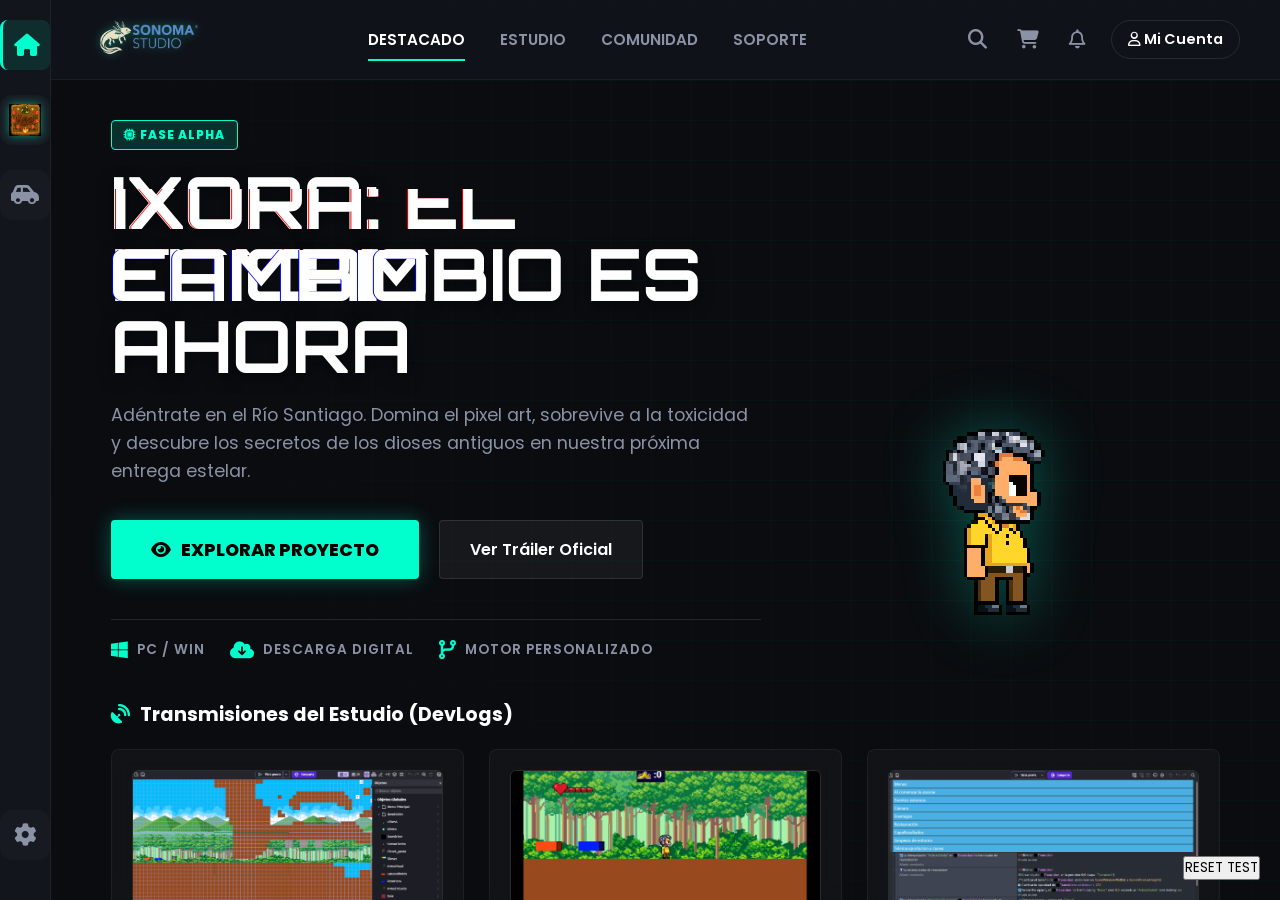
==== index.html @ 2ac5b7ec "Add files via upload" ====
<!DOCTYPE html>
<html lang="es">
<head>
    <meta charset="UTF-8">
    <meta name="viewport" content="width=device-width, initial-scale=1.0">
    <title>Sonoma Studio Launcher</title>
    <link href="https://fonts.googleapis.com/css2?family=Orbitron:wght@800&family=Poppins:wght@300;400;600&family=Press+Start+2P&display=swap" rel="stylesheet">
    <link rel="stylesheet" href="https://cdnjs.cloudflare.com/ajax/libs/font-awesome/6.4.0/css/all.min.css">
    <link rel="stylesheet" href="styles.css">
</head>
<body>

    <aside class="sidebar">
        <div class="sidebar-icon active" onclick="cambiarJuego(this)">
            <i class="fa-solid fa-house"></i><span class="game-name-pixel">INICIO</span>
        </div>
        <div class="sidebar-icon" onclick="window.location.href='ixora.html'">
            <img src="imagenes/logo-ixora.jpg" alt="Logo Ixora" class="sidebar-custom-logo"><span class="game-name-pixel">IXORA</span>
        </div>        
        <div class="sidebar-icon" onclick="cambiarJuego(this)">
            <i class="fa-solid fa-car-side"></i><span class="game-name-pixel">NEON RUSH</span>
        </div>
        <div class="sidebar-icon" id="btnAjustesSidebar" style="margin-top: auto; margin-bottom: 20px;" onclick="abrirAjustes(this)">
            <i class="fa-solid fa-gear"></i><span class="game-name-pixel">AJUSTES</span>
        </div>
    </aside>

    <div class="main-wrapper">
        <div class="game-background"></div>

        <header class="top-header">
            <div class="logo-container">
                <img src="imagenes/logo.png" alt="Sonoma Studio Logo" class="logo-img-effect">
            </div>
            
            <nav class="main-nav">
                <a href="#" class="active">Destacado</a>
                <a href="#">Estudio</a>
                <a href="#">Comunidad</a>
                <a href="#">Soporte</a>
            </nav>
            <div class="header-actions">
                <button class="action-btn"><i class="fa-solid fa-magnifying-glass"></i></button>
                <button class="action-btn cart-btn" id="cartBtnMain" onclick="abrirCarrito()">
    <i class="fa-solid fa-cart-shopping"></i>
    <span class="cart-text">Comprar</span>
    <span id="cartBadge" class="cart-badge hidden">0</span> </button>                

<button class="action-btn" id="btnNotificaciones" onclick="abrirNotificaciones()">
    <i class="fa-regular fa-bell"></i>
    <span id="notifBadge" class="cart-badge hidden">!</span> </button>
                
                <div class="account-container" id="userAccount">
                    <button class="action-btn login-btn" onclick="window.location.href='cuenta.html'"><i class="fa-regular fa-user"></i> Mi Cuenta</button>
                    <div class="account-dropdown" id="accountDropdown">
                        <span class="gamertag-display">Agente Sonoma</span>
                        <a href="cuenta.html" id="btnIrPerfil">Perfil</a>
                        <a href="#" onclick="abrirModalLogout(event)">Cerrar Sesión</a>
                    </div>
                </div>
            </div>
        </header>

        <main class="content-area">
            <section class="hero-section">
                <div class="hero-content">
                    <span class="badge pulse-badge"><i class="fa-solid fa-microchip"></i> FASE ALPHA</span>
                    <h1 class="glitch" data-text="IXORA: EL CAMBIO">IXORA:<br>EL CAMBIO ES AHORA</h1>
                    <p>Adéntrate en el Río Santiago. Domina el pixel art, sobrevive a la toxicidad y descubre los secretos de los dioses antiguos en nuestra próxima entrega estelar.</p>
                    <div class="hero-buttons">
                        <button class="play-btn" onclick="window.location.href='ixora.html'"><i class="fa-solid fa-eye"></i> EXPLORAR PROYECTO</button>
                        <button class="secondary-btn">Ver Tráiler Oficial</button>
                    </div>
                    <div class="prestige-bar">
                        <div class="prestige-item"><i class="fa-brands fa-windows"></i> PC / Win</div>
                        <div class="prestige-item"><i class="fa-solid fa-cloud-arrow-down"></i> Descarga Digital</div>
                        <div class="prestige-item"><i class="fa-solid fa-code-branch"></i> Motor Personalizado</div>
                    </div>
                </div>
                <div class="hero-character">
                        <img src="imagenes/IdleUlises.gif" alt="Protagonista Ixora" class="character-gif">
                </div>
            </section>

            <section class="news-section">
                <h3><i class="fa-solid fa-satellite-dish fa-beat-fade" style="color: var(--primary-color);"></i> Transmisiones del Estudio (DevLogs)</h3>
                <div class="news-grid">
                    <div class="news-card">
                        <img src="imagenes/Desarrollo.png" alt="Diseño de Niveles" class="news-img">
                        <h4>Construyendo el Río Santiago</h4>
                        <p>Un vistazo exclusivo al diseño de niveles y la estructuración del mapa utilizando nuestro sistema de tilesets personalizados.</p>
                    </div>
                    <div class="news-card">
                        <img src="imagenes/Test.png" alt="Test de Interfaz" class="news-img">
                        <h4>Pruebas de Combate y UI</h4>
                        <p>Ajustando la interfaz de usuario, las mecánicas de movimiento y las físicas base del protagonista en el entorno de pruebas.</p>
                    </div>
                    <div class="news-card">
                        <img src="imagenes/Estructura.png" alt="Eventos y Código" class="news-img">
                        <h4>Arquitectura del Sistema</h4>
                        <p>Optimizando los eventos lógicos, las transiciones de escena y la estructuración interna para garantizar un rendimiento estable.</p>
                    </div>
                </div>
                
                <section class="promo-section">
                    <h3><i class="fa-solid fa-tags" style="color: var(--primary-color);"></i> Promociones de la Corporación</h3>
                    <div class="promo-grid">
                        <div class="promo-card">
                            <div class="promo-badge">-20%</div>
                            <img src="imagenes/logo-ixora.jpg" alt="OST Ixora" class="promo-img">
                            <div class="promo-info">
                                <h4>Soundtrack Original (Edición Digital)</h4>
                                <p class="promo-price"><span class="old-price">$250 MXN</span> $199 MXN</p>
                                <button class="btn-add-cart-pro" onclick="agregarAlCarrito('Soundtrack Original', 199, 'imagenes/logo-ixora.jpg')">
                                    <i class="fa-solid fa-cart-plus"></i> Añadir al carrito
                                </button>
                            </div>
                        </div>
                        <div class="promo-card">
                            <img src="imagenes/main_lev_build.png" alt="Playera" class="promo-img">
                            <div class="promo-info">
                                <h4>Artbook Digital: El Río Santiago</h4>
                                <p class="promo-price">$299 MXN</p>
                                <button class="btn-add-cart-pro" onclick="agregarAlCarrito('Artbook Digital', 299, 'imagenes/main_lev_build.png')">
                                    <i class="fa-solid fa-cart-plus"></i> Añadir al carrito
                                </button>
                            </div>
                        </div>
                        <div class="promo-card">
                            <div class="promo-badge">PAQUETE</div>
                            <img src="imagenes/Captura de pantalla 2026-04-10 212953.png" alt="Artbook" class="promo-img">
                            <div class="promo-info">
                                <h4>Pack Supervivencia (Juego + Arte)</h4>
                                <p class="promo-price">$399 MXN</p>
                                <button class="btn-add-cart-pro" onclick="agregarAlCarrito('Pack Supervivencia', 399, 'imagenes/Captura de pantalla 2026-04-10 212953.png')">
                                    <i class="fa-solid fa-cart-plus"></i> Añadir al carrito
                                </button>
                            </div>
                        </div>
                    </div>
                </section>

                <section class="support-wrapper">
                    <div class="support-container">
                        <h3><i class="fa-solid fa-headset"></i> Centro de Operaciones</h3>
                        <form class="support-form">
                            <div class="form-row">
                                <div class="form-group">
                                    <label>Correo Electrónico</label>
                                    <input type="email" placeholder="agente@correo.com" required>
                                </div>
                                <div class="form-group">
                                    <label>Región</label>
                                    <select required class="dark-select">
                                        <option value="" disabled selected>Selecciona tu base...</option>
                                        <option value="mx">México</option>
                                    </select>
                                </div>
                            </div>
                            <div class="form-group">
                                <label>Reporte de Situación</label>
                                <textarea rows="4" placeholder="Describe tu consulta aquí..." required></textarea>
                            </div>
                            <button type="submit" class="submit-btn">Enviar Transmisión</button>
                        </form>
                    </div>
                    <div class="support-side-panel">
                        <h4><i class="fa-solid fa-location-dot"></i> Base de Desarrollo</h4>
                        <div class="map-container">
                            <iframe src="https://www.google.com/maps/embed?pb=!1m18!1m12!1m3!1d3733.212857677671!2d-103.19582442577159!3d20.660917400312982!2m3!1f0!2f0!3f0!3m2!1i1024!2i768!4f13.1!3m3!1m2!1s0x8428b5e96e4bbd65%3A0x3116a98101842b0f!2sCETI%20Plantel%20Rio%20Santiago!5e0!3m2!1ses-419!2smx!4v1777255513663!5m2!1ses-419!2smx" width="100%" height="200" style="border:0; border-radius: 10px;" allowfullscreen="" loading="lazy" referrerpolicy="no-referrer-when-downgrade"></iframe>
                        </div>
                        <div class="server-status" style="margin-top: 10px;">
                            <div class="status-indicator"><span class="dot online"></span><span>Servidores</span></div>
                            <span class="ping-text">En línea</span>
                        </div>
                    </div>
                </section>
            </section>

            <section class="support-wrapper">
                <div class="support-container">
                    <h3><i class="fa-solid fa-headset"></i> Centro de Operaciones</h3>
                    <form class="support-form">
                        <div class="form-row">
                            <div class="form-group"><label>Correo Electrónico</label><input type="email" placeholder="agente@correo.com" required></div>
                            <div class="form-group"><label>Región / País</label>
                                <select required class="dark-select">
                                    <option value="" disabled selected>Selecciona tu base...</option>
                                    <option value="mx">México</option>
                                    <option value="latam">Resto de Latinoamérica</option>
                                </select>
                            </div>
                        </div>
                        <div class="form-group"><label>Reporte de Situación</label><textarea rows="4" placeholder="Describe el bug o tu consulta aquí..." required></textarea></div>
                        <button type="submit" class="submit-btn">Enviar Transmisión</button>
                    </form>
                </div>
                <div class="support-side-panel">
                    <h4><i class="fa-solid fa-server"></i> Estado del Sistema</h4>
                    <div class="server-status"><div class="status-indicator"><span class="dot online"></span><span>Servidores Ixora</span></div><span class="ping-text">En línea</span></div>
                    <div class="server-status"><div class="status-indicator"><span class="dot online"></span><span>Matchmaking</span></div><span class="ping-text">12ms</span></div>
                    <div class="discord-card" title="Únete a la comunidad"><i class="fa-brands fa-discord"></i><p>¿Necesitas ayuda rápida?<br>Únete a nuestro Discord oficial.</p></div>
                </div>
            </section>
            
            <footer class="studio-footer">
                <div class="footer-info">
                    <img src="imagenes/axolotito.png" alt="Sonoma Pequeño" class="logo-img-effect-small">
                    <p>© 2026 Sonoma Studio. Todos los derechos reservados.</p>
                    <div class="legal-links">
                        <a href="terminos.html">Términos y Condiciones</a>
                        <a href="privacidad.html">Política de Privacidad</a>
                        <a href="acuerdo.html">Acuerdo de Usuario</a>
                    </div>
                    <div class="payment-methods" title="Métodos de pago aceptados"><i class="fa-brands fa-cc-visa"></i><i class="fa-brands fa-cc-mastercard"></i><i class="fa-brands fa-paypal"></i></div>
                </div>
                <div class="footer-links"><a href="#"><i class="fa-brands fa-facebook-f"></i></a><a href="#"><i class="fa-brands fa-twitter"></i></a><a href="#"><i class="fa-brands fa-youtube"></i></a><a href="#"><i class="fa-brands fa-discord"></i></a></div>
            </footer>
        </main>
    </div>
<button onclick="resetCompras()" style="position:fixed; bottom:20px; right:20px; z-index:999;">
    RESET TEST
</button>

    <div class="settings-overlay hidden" id="cartOverlay" onclick="cerrarCarrito()">
        <div class="settings-drawer glass-panel" id="cartDrawer" style="padding:30px;" onclick="event.stopPropagation()">
            <div class="settings-header">
                <h2><i class="fa-solid fa-cart-shopping"></i> Tu Carrito</h2>
                <button class="close-settings" onclick="cerrarCarrito()"><i class="fa-solid fa-xmark"></i></button>
            </div>
            <div class="settings-content" style="padding: 20px 0;">
                
                <div id="cartItemsList"></div>
                
                <div style="display:flex; justify-content:space-between; align-items:center; border-top:1px solid rgba(255,255,255,0.1); margin-top:20px; padding-top:15px;">
                    <span style="color:var(--text-muted);">Total Estimado:</span>
                    <span id="cartTotalDisplay" style="color:var(--primary-color); font-weight:bold; font-size:1.2rem;">$0.00 MXN</span>
                </div>
                
                <button class="btn-mercado-pago" onclick="procederPagoMP()">
                    <img src="https://www.mercadopago.com/org-img/MP3/home/logomp3.gif" alt="MP" style="height: 20px; vertical-align: middle; margin-right: 10px;">
                    PROCEDER AL PAGO
                </button>
            </div>
        </div>
    </div>

    <div class="custom-modal-overlay hidden" id="logoutModalOverlay">
        <div class="custom-modal">
            <div class="modal-icon"><i class="fa-solid fa-triangle-exclamation"></i></div>
            <h3>¿CERRAR CONEXIÓN?</h3>
            <p>Estás a punto de desconectarte de la red de Sonoma Studio. ¿Estás seguro?</p>
            <div class="modal-buttons">
                <button class="modal-btn btn-no" onclick="cerrarModalLogout()">No, regresar</button>
                <button class="modal-btn btn-yes" onclick="confirmarLogout()">Sí, desconectar</button>
            </div>
        </div>
    </div>

    <div class="settings-overlay hidden" id="settingsModalOverlay" onclick="cerrarAjustes()">
        <div class="settings-drawer glass-panel" id="settingsDrawer">
            
            <div class="settings-header">
                <h2><i class="fa-solid fa-sliders"></i> Ajustes</h2>
                <button class="close-settings" onclick="cerrarAjustes()"><i class="fa-solid fa-arrow-right-to-bracket"></i></button>
            </div>
            
            <div class="settings-topbar">
                <button class="setting-tab-btn active" onclick="cambiarPestañaAjustes(this, 'tab-cuenta')"><i class="fa-solid fa-user-shield"></i> Cuenta</button>
                <button class="setting-tab-btn" onclick="cambiarPestañaAjustes(this, 'tab-juego')"><i class="fa-solid fa-gamepad"></i> Sistema</button>
                <button class="setting-tab-btn" onclick="cambiarPestañaAjustes(this, 'tab-audio')"><i class="fa-solid fa-headphones"></i> Audio</button>
            </div>

            <div class="settings-content">
                <div id="tab-cuenta" class="setting-section active">
                    <h3>Identidad de Agente</h3>
                    <p class="settings-desc">Tu alias en la red. Sujeto a reglas de la corporación.</p>
                    
                    <div class="gamertag-manager">
                        <label>Gamertag Actual:</label>
                        <input type="text" id="ajustesGamertagActual" readonly value="Cargando...">
                        
                        <label style="margin-top: 15px;">Nuevo Gamertag (max 15):</label>
                        <div class="change-tag-group">
                            <input type="text" id="ajustesNuevoGamertag" maxlength="15" placeholder="Ej. CazadorX">
                            <button class="submit-btn" onclick="solicitarCambioGamertag()">Actualizar</button>
                        </div>
                        <p id="gamertagStatusMsg" class="gamertag-status">Estado: En espera de autorización...</p>
                    </div>

                    <div id="premiumUnlockPanel" class="premium-panel hidden">
                        <h4><i class="fa-solid fa-lock"></i> Cambio Bloqueado (6 Meses)</h4>
                        <p>Soborna a la corporación para liberar el nombre inmediatamente.</p>
                        <button class="premium-btn" onclick="pagarDolarSimulado()"><i class="fa-solid fa-sack-dollar"></i> Pagar $1.00 USD</button>
                    </div>
                </div>

                <div id="tab-juego" class="setting-section hidden">
                    <h3>Opciones de Sistema</h3>
                    <div class="settings-row">
                        <label>Idioma del Servidor:</label>
                        <select class="dark-select">
                            <option value="es" selected>Español (Latinoamérica)</option>
                            <option value="en">English (US)</option>
                            <option value="pt">Português (Brasil)</option>
                        </select>
                    </div>
                    <div class="settings-row">
                        <label>Filtro Visual Retro:</label>
                        <select class="dark-select">
                            <option value="off" selected>Desactivado (Pixel Perfect)</option>
                            <option value="crt">Efecto Monitor CRT</option>
                            <option value="scanlines">Scanlines (Líneas)</option>
                        </select>
                    </div>
                </div>

                <div id="tab-audio" class="setting-section hidden">
                    <h3>Mezclador de Frecuencias</h3>
                    <div class="slider-group">
                        <label><i class="fa-solid fa-volume-high"></i> Volumen Maestro</label>
                        <input type="range" min="0" max="100" value="80" class="cyber-slider">
                    </div>
                    <div class="slider-group">
                        <label><i class="fa-solid fa-music"></i> Música (OST)</label>
                        <input type="range" min="0" max="100" value="100" class="cyber-slider">
                    </div>
                    <div class="slider-group">
                        <label><i class="fa-solid fa-burst"></i> Efectos (SFX)</label>
                        <input type="range" min="0" max="100" value="60" class="cyber-slider">
                    </div>
                </div>
            </div>
        </div>
    </div>
    <div class="custom-modal-overlay hidden" id="sonomaAlertOverlay" style="z-index: 3000;">
        <div class="custom-modal">
            <div class="modal-icon" id="sonomaAlertIcon"><i class="fa-solid fa-circle-exclamation"></i></div>
            <h3 id="sonomaAlertTitle" style="font-family: 'Orbitron', sans-serif; margin-bottom: 10px;">ALERTA</h3>
            <p id="sonomaAlertMessage" style="color: var(--text-muted); font-size: 0.9rem; margin-bottom: 25px;">Mensaje</p>
            <div class="modal-buttons" id="sonomaAlertButtons">
                <button class="modal-btn btn-yes" onclick="cerrarAlertaSonoma()">Entendido</button>
            </div>
        </div>
    </div>

    <div class="custom-modal-overlay hidden" id="loadingPaymentOverlay" style="z-index: 4000; background: rgba(0,0,0,0.95);">
        <div style="text-align: center; display: flex; flex-direction: column; align-items: center;">
            <div class="loader-spinner"></div>
            <h3 class="glitch" data-text="PROCESANDO TRANSACCIÓN..." style="font-size: 1.5rem; margin-bottom: 10px;">PROCESANDO TRANSACCIÓN...</h3>
            <p style="color: var(--primary-color); font-size: 0.85rem; letter-spacing: 2px;">CONECTANDO CON MERCADO PAGO <i class="fa-solid fa-lock"></i></p>
        </div>
    </div>
<div class="settings-overlay hidden" id="notifOverlay" onclick="cerrarNotificaciones()">
        <div class="settings-drawer glass-panel" id="notifDrawer" style="padding:30px;" onclick="event.stopPropagation()">
            <div class="settings-header">
                <h2><i class="fa-solid fa-bell"></i> Biblioteca y Recibos</h2>
                <button class="close-settings" onclick="cerrarNotificaciones()"><i class="fa-solid fa-xmark"></i></button>
            </div>
            <div class="settings-content" id="purchasedItemsList" style="padding: 20px 0;">
                </div>
        </div>
    </div>
    <script src="script.js"></script>
</body>
</html>
---- styles.css ----
:root { --bg-dark: #0a0c10; --bg-sidebar: #12151c; --bg-header: rgba(18, 21, 28, 0.85); --primary-color: #00ffcc; --primary-hover: #00cca3; --text-main: #ffffff; --text-muted: #8b92a5; --card-bg: rgba(255, 255, 255, 0.03); }
::-webkit-scrollbar { width: 8px; } ::-webkit-scrollbar-track { background: var(--bg-dark); } ::-webkit-scrollbar-thumb { background: rgba(0, 255, 204, 0.3); border-radius: 10px; } ::-webkit-scrollbar-thumb:hover { background: var(--primary-color); }
* { margin: 0; padding: 0; box-sizing: border-box; font-family: 'Poppins', sans-serif; }
body { background-color: var(--bg-dark); color: var(--text-main); display: flex; height: 100vh; overflow: hidden; }

/* Backgrounds & Layouts */
.game-background { position: absolute; top: 0; left: 0; width: 100%; height: 100%; z-index: -1; background-size: 40px 40px; background-image: linear-gradient(rgba(0, 255, 204, 0.03) 1px, transparent 1px), linear-gradient(90deg, rgba(0, 255, 204, 0.03) 1px, transparent 1px); mask-image: radial-gradient(circle at top right, black 40%, transparent 90%); -webkit-mask-image: radial-gradient(circle at top right, black 40%, transparent 90%); }
.main-wrapper { flex-grow: 1; display: flex; flex-direction: column; position: relative; }
.content-area { flex-grow: 1; padding: 40px 60px; overflow-y: auto; display: flex; flex-direction: column; justify-content: space-between; }

/* Sidebar */
.sidebar { width: 75px; background-color: var(--bg-sidebar); display: flex; flex-direction: column; align-items: center; padding: 20px 0; border-right: 1px solid rgba(255, 255, 255, 0.05); z-index: 100; }
.sidebar-icon { width: 50px; height: 50px; margin-bottom: 25px; border-radius: 12px; display: flex; justify-content: center; align-items: center; cursor: pointer; transition: all 0.3s ease; font-size: 1.4rem; color: var(--text-muted); background: rgba(255, 255, 255, 0.02); position: relative; }
.sidebar-icon:hover, .sidebar-icon.active { background: rgba(0, 255, 204, 0.1); color: var(--primary-color); border-left: 3px solid var(--primary-color); border-radius: 8px; }
.game-name-pixel { position: absolute; bottom: -18px; left: 50%; transform: translateX(-50%) translateY(-5px); font-family: 'Press Start 2P', system-ui; font-size: 0.55rem; color: var(--primary-color); opacity: 0; transition: all 0.3s ease; pointer-events: none; white-space: nowrap; z-index: 101; text-shadow: 1px 1px 0px #000; }
.sidebar-icon:hover .game-name-pixel { opacity: 1; transform: translateX(-50%) translateY(0); }
.sidebar-custom-logo { width: 32px; height: auto; object-fit: contain; filter: drop-shadow(0 0 5px rgba(0, 255, 204, 0.5)); transition: transform 0.3s ease; }
.sidebar-icon:hover .sidebar-custom-logo { transform: scale(1.1); }

/* Header & Nav */
.top-header { display: flex; justify-content: space-between; align-items: center; height: 80px; padding: 0 40px; background: var(--bg-header); backdrop-filter: blur(15px); border-bottom: 1px solid rgba(255, 255, 255, 0.05); position: relative; z-index: 1000; }
.main-nav { display: flex; gap: 35px; }
.main-nav a { color: var(--text-muted); text-decoration: none; font-size: 0.95rem; font-weight: 600; text-transform: uppercase; position: relative; transition: color 0.3s; }
.main-nav a:hover, .main-nav a.active { color: var(--text-main); }
.main-nav a::after { content: ''; position: absolute; bottom: -10px; left: 0; width: 0%; height: 2px; background-color: var(--primary-color); transition: width 0.3s ease; }
.main-nav a:hover::after, .main-nav a.active::after { width: 100%; }
.header-actions { display: flex; gap: 25px; align-items: center; }
.action-btn { background: transparent; border: none; color: var(--text-muted); font-size: 1.2rem; cursor: pointer; transition: 0.3s; }
.action-btn:hover { color: var(--primary-color); transform: scale(1.1); }
.login-btn { font-size: 0.9rem; font-weight: 600; padding: 8px 16px; border: 1px solid rgba(255,255,255,0.1); border-radius: 20px; color: var(--text-main); }
.login-btn:hover { border-color: var(--primary-color); background: rgba(0, 255, 204, 0.05); }
.logo-img-effect { height: 65px; width: auto; filter: drop-shadow(0 0 5px rgba(0, 255, 204, 0.4)); transition: all 0.4s ease; cursor: pointer; }
.logo-img-effect:hover { filter: drop-shadow(0 0 15px rgba(0, 255, 204, 1)); transform: scale(1.05); }
.logo-img-effect-small { height: 45px; width: auto; filter: drop-shadow(0 0 3px rgba(0, 255, 204, 0.4)); margin-bottom: 10px; }
@keyframes ring-ring { 0% { transform: rotate(0); } 10%, 30%, 50% { transform: rotate(15deg) scale(1.1); } 20%, 40%, 60% { transform: rotate(-15deg) scale(1.1); } 80%, 100% { transform: rotate(0) scale(1); } }
.action-btn:hover .fa-bell { animation: ring-ring 0.6s ease-in-out both; color: var(--primary-color); text-shadow: 0 0 10px var(--primary-color); }
.cart-btn { display: flex; align-items: center; border-radius: 20px; padding: 5px; }
.cart-text { max-width: 0; opacity: 0; overflow: hidden; white-space: nowrap; font-size: 0.85rem; font-weight: 600; color: var(--primary-color); transition: all 0.4s ease; }
.cart-btn:hover .cart-text { max-width: 80px; opacity: 1; margin-left: 8px; }
.cart-btn:hover .fa-cart-shopping { transform: scale(1.1) rotate(-10deg); color: var(--primary-color); text-shadow: 0 0 10px var(--primary-color); }
@keyframes spin-gear { 100% { transform: rotate(360deg); } }
.sidebar-icon:hover .fa-gear, .settings-btn:hover .fa-gear { animation: spin-gear 1.5s linear infinite; color: var(--primary-color); text-shadow: 0 0 10px var(--primary-color); }
.settings-btn { display: flex; align-items: center; border-radius: 20px; padding: 5px; }
.settings-text { max-width: 0; opacity: 0; overflow: hidden; white-space: nowrap; font-size: 0.85rem; font-weight: 600; color: var(--primary-color); transition: all 0.4s ease; }
.settings-btn:hover .settings-text { max-width: 120px; opacity: 1; margin-left: 8px; }

/* Hero (Página Index Original) */
.hero-section { display: flex; justify-content: space-between; align-items: center; flex-grow: 1; margin-bottom: 40px; position: relative; }
.hero-content { max-width: 650px; z-index: 2; }
.badge { background: rgba(0, 255, 204, 0.15); border: 1px solid var(--primary-color); color: var(--primary-color); padding: 5px 12px; border-radius: 4px; font-size: 0.75rem; font-weight: 800; letter-spacing: 1px; margin-bottom: 15px; display: inline-block; }
.pulse-badge { animation: pulse 2s infinite; }
@keyframes pulse { 0% { box-shadow: 0 0 0 0 rgba(0, 255, 204, 0.4); } 70% { box-shadow: 0 0 0 10px rgba(0, 255, 204, 0); } 100% { box-shadow: 0 0 0 0 rgba(0, 255, 204, 0); } }
.glitch { position: relative; font-size: 4.5rem; line-height: 1; margin-bottom: 20px; font-family: 'Orbitron', sans-serif; text-shadow: 0 5px 15px rgba(0,0,0,0.5); }
.glitch::before, .glitch::after { content: attr(data-text); position: absolute; top: 0; left: 0; width: 100%; height: 100%; background: transparent; }
.glitch::before { left: 2px; text-shadow: -1px 0 red; clip: rect(24px, 550px, 90px, 0); animation: glitch-anim-2 3s infinite linear alternate-reverse; }
.glitch::after { left: -2px; text-shadow: -1px 0 blue; clip: rect(85px, 550px, 140px, 0); animation: glitch-anim 2.5s infinite linear alternate-reverse; }
@keyframes glitch-anim { 0% { clip: rect(11px, 9999px, 86px, 0); } 20% { clip: rect(69px, 9999px, 14px, 0); } 40% { clip: rect(2px, 9999px, 63px, 0); } 60% { clip: rect(85px, 9999px, 16px, 0); } 80% { clip: rect(44px, 9999px, 33px, 0); } 100% { clip: rect(10px, 9999px, 77px, 0); } }
@keyframes glitch-anim-2 { 0% { clip: rect(65px, 9999px, 100px, 0); } 20% { clip: rect(14px, 9999px, 88px, 0); } 40% { clip: rect(89px, 9999px, 32px, 0); } 60% { clip: rect(22px, 9999px, 94px, 0); } 80% { clip: rect(74px, 9999px, 12px, 0); } 100% { clip: rect(31px, 9999px, 45px, 0); } }
.hero-content p { font-size: 1.1rem; color: var(--text-muted); margin-bottom: 35px; line-height: 1.6; }
.hero-buttons { display: flex; gap: 20px; }
.play-btn { background: var(--primary-color); color: #000; border: none; padding: 16px 40px; font-size: 1.1rem; font-weight: 800; border-radius: 4px; cursor: pointer; text-transform: uppercase; box-shadow: 0 0 20px rgba(0, 255, 204, 0.3); transition: 0.3s; display: flex; align-items: center; gap: 10px; }
.play-btn:hover { background: var(--primary-hover); box-shadow: 0 0 30px rgba(0, 255, 204, 0.6); transform: translateY(-2px); }
.secondary-btn { background: rgba(255,255,255,0.05); color: var(--text-main); border: 1px solid rgba(255,255,255,0.1); padding: 16px 30px; font-size: 1rem; font-weight: 600; border-radius: 4px; cursor: pointer; transition: 0.3s; }
.secondary-btn:hover { background: rgba(255,255,255,0.1); border-color: rgba(255,255,255,0.3); }
.prestige-bar { display: flex; gap: 25px; margin-top: 40px; border-top: 1px solid rgba(255, 255, 255, 0.1); padding-top: 20px; }
.prestige-item { color: var(--text-muted); font-size: 0.85rem; font-weight: 600; display: flex; align-items: center; gap: 8px; text-transform: uppercase; letter-spacing: 1px; }
.prestige-item i { font-size: 1.2rem; color: var(--primary-color); }
.hero-character { flex-grow: 1; display: flex; justify-content: flex-end; align-items: center; z-index: 1; height: 400px; position: relative; animation: float 6s ease-in-out infinite; }
.character-gif { max-height: 450px; width: auto; object-fit: contain; image-rendering: pixelated; filter: drop-shadow(0 0 30px rgba(0, 255, 204, 0.3)); }
@keyframes float { 0% { transform: translateY(0px); } 50% { transform: translateY(-15px); } 100% { transform: translateY(0px); } }

/* Noticias & Soporte */
.news-section h3 { font-size: 1.2rem; margin-bottom: 20px; color: var(--text-main); display: flex; align-items: center; gap: 10px; }
.news-grid { display: grid; grid-template-columns: repeat(3, 1fr); gap: 25px; }
.news-card { background: var(--card-bg); border: 1px solid rgba(255,255,255,0.05); border-radius: 8px; padding: 20px; cursor: pointer; backdrop-filter: blur(10px); }
.news-card h4 { font-size: 1rem; margin-bottom: 8px; }
.news-card p { font-size: 0.85rem; color: var(--text-muted); }
img.news-img { width: 100%; height: 150px; object-fit: cover; border-radius: 6px; margin-bottom: 15px; border: 1px solid rgba(255, 255, 255, 0.1); transition: border-color 0.3s ease; }
.news-card:hover img.news-img { border-color: var(--primary-color); }
.support-wrapper { display: grid; grid-template-columns: 2fr 1fr; gap: 30px; margin: 40px 0; width: 100%; align-items: stretch; }
.support-container { background: var(--bg-header); border: 1px solid rgba(255, 255, 255, 0.05); border-radius: 15px; padding: 40px; box-shadow: 0 10px 30px rgba(0,0,0,0.5); }
.support-container h3 { font-family: 'Orbitron', sans-serif; margin-bottom: 25px; font-size: 1.5rem; color: white; }
.support-form { display: flex; flex-direction: column; gap: 20px; }
.form-row { display: flex; gap: 20px; }
.form-group { display: flex; flex-direction: column; gap: 8px; flex: 1; }
.form-group label { font-size: 0.9rem; color: var(--text-muted); font-weight: 600; }
.form-group input, .form-group select, .form-group textarea { background: rgba(0, 0, 0, 0.4); border: 1px solid rgba(255, 255, 255, 0.1); color: white; padding: 12px 15px; border-radius: 6px; transition: all 0.3s; }
.form-group input:focus, .form-group select:focus, .form-group textarea:focus { outline: none; border-color: var(--primary-color); box-shadow: 0 0 10px rgba(0, 255, 204, 0.2); }
.dark-select { appearance: none; background-image: url('data:image/svg+xml;utf8,<svg fill="%23a0a5b5" height="24" viewBox="0 0 24 24" width="24" xmlns="http://www.w3.org/2000/svg"><path d="M7 10l5 5 5-5z"/><path d="M0 0h24v24H0z" fill="none"/></svg>'); background-repeat: no-repeat; background-position-x: 98%; background-position-y: 50%; }
.dark-select option { background-color: var(--bg-sidebar); color: white; padding: 10px; }
.submit-btn { background: transparent; border: 2px solid var(--primary-color); color: var(--primary-color); padding: 12px 30px; font-size: 1rem; font-weight: 600; border-radius: 6px; cursor: pointer; transition: all 0.3s; align-self: flex-start; }
.submit-btn:hover { background: var(--primary-color); color: #000; }
.support-side-panel { background: var(--bg-header); border: 1px solid rgba(255, 255, 255, 0.05); border-radius: 15px; padding: 30px; display: flex; flex-direction: column; gap: 15px; box-shadow: 0 10px 30px rgba(0,0,0,0.5); }
.support-side-panel h4 { font-family: 'Orbitron', sans-serif; color: var(--primary-color); font-size: 1.1rem; margin-bottom: 5px; }
.server-status { display: flex; justify-content: space-between; align-items: center; background: rgba(0,0,0,0.4); padding: 15px; border-radius: 8px; border: 1px solid rgba(255,255,255,0.05); }
.status-indicator { display: flex; align-items: center; gap: 10px; font-size: 0.9rem; font-weight: 600; }
.dot.online { width: 10px; height: 10px; background-color: var(--primary-color); border-radius: 50%; box-shadow: 0 0 8px var(--primary-color); animation: pulse-dot 2s infinite; }
@keyframes pulse-dot { 0%, 100% { opacity: 1; } 50% { opacity: 0.4; } }
.ping-text { color: var(--text-muted); font-size: 0.85rem; }
.discord-card { margin-top: auto; background: linear-gradient(45deg, #5865F2 0%, #4752C4 100%); padding: 20px; border-radius: 10px; text-align: center; transition: transform 0.3s ease; cursor: pointer; }
.discord-card:hover { transform: translateY(-5px); box-shadow: 0 5px 20px rgba(88, 101, 242, 0.5); }
.discord-card i { font-size: 2.5rem; color: white; margin-bottom: 10px; }
.discord-card p { color: white; font-size: 0.9rem; font-weight: 600; }

/* Páginas Legales */
.page-fade-in { animation: aparecerPagina 0.4s ease-out forwards; }
@keyframes aparecerPagina { from { opacity: 0; transform: scale(0.98); } to { opacity: 1; transform: scale(1); } }
.panel-central { display: flex; justify-content: center; align-items: center; }
.legal-wrapper { width: 100%; max-width: 900px; background: var(--bg-header); border: 1px solid rgba(0, 255, 204, 0.2); border-radius: 15px; padding: 40px; box-shadow: 0 15px 40px rgba(0, 0, 0, 0.6), inset 0 0 20px rgba(0, 255, 204, 0.05); backdrop-filter: blur(15px); position: relative; }
.legal-header { border-bottom: 2px solid rgba(255, 255, 255, 0.1); padding-bottom: 15px; margin-bottom: 25px; display: flex; justify-content: space-between; align-items: flex-end; }
.legal-header h2 { font-family: 'Orbitron', sans-serif; color: var(--primary-color); font-size: 2rem; text-shadow: 0 0 10px rgba(0, 255, 204, 0.3); }
.last-updated { color: var(--text-muted); font-size: 0.85rem; font-style: italic; }
.legal-content { color: #e0e5f5; line-height: 1.8; font-size: 0.95rem; max-height: 50vh; overflow-y: auto; padding-right: 20px; }
.legal-content h3 { color: white; margin-top: 30px; margin-bottom: 10px; font-family: 'Orbitron', sans-serif; font-size: 1.1rem; letter-spacing: 1px; }
.legal-content p { margin-bottom: 15px; text-align: justify; }
.legal-content::-webkit-scrollbar { width: 6px; } .legal-content::-webkit-scrollbar-track { background: rgba(0,0,0,0.3); border-radius: 10px; } .legal-content::-webkit-scrollbar-thumb { background: rgba(0, 255, 204, 0.2); border-radius: 10px; } .legal-content::-webkit-scrollbar-thumb:hover { background: var(--primary-color); }
.btn-volver { margin-top: 30px; display: flex; align-items: center; gap: 10px; }
.legal-page-container { display: flex; flex-direction: column; justify-content: space-between; min-height: calc(100vh - 80px); }
@keyframes neonPulseBackground { 0%, 100% { box-shadow: inset 0 0 100px rgba(0, 255, 204, 0.03); } 50% { box-shadow: inset 0 0 150px rgba(0, 255, 204, 0.08); } }
.legal-page-container .game-background { animation: neonPulseBackground 10s ease-in-out infinite; background-image: linear-gradient(rgba(0, 0, 0, 0.8), rgba(0, 0, 0, 0.9)), url('imagenes/fondo-generico.jpg'); }
.legal-wrapper::after { content: ""; position: absolute; top: 0; left: 0; width: 100%; height: 100%; background-image: linear-gradient(0deg, transparent 50%, rgba(0, 255, 204, 0.02) 50%); background-size: 100% 4px; border-radius: 15px; pointer-events: none; z-index: 1; }
@keyframes glitchText { 0%, 100% { transform: translate(0); text-shadow: 0 0 10px rgba(0, 255, 204, 0.3); } 20%, 60% { transform: translate(-2px, 2px); text-shadow: -2px 0 red, 2px 0 blue; } 40%, 80% { transform: translate(2px, -2px); text-shadow: 2px 0 blue, -2px 0 red; } }
.legal-header h2:hover, .legal-content h3:hover { animation: glitchText 0.3s ease-in-out; color: #fff; }
.ulises-avatar { position: absolute; top: 20px; right: 20px; width: 60px; height: 60px; border-radius: 50%; border: 2px solid var(--primary-color); box-shadow: 0 0 15px var(--primary-color); overflow: hidden; z-index: 2; transition: transform 0.3s ease, box-shadow 0.3s ease; }
.ulises-avatar img { width: 100%; height: 100%; object-fit: cover; }
.ulises-avatar:hover { transform: scale(1.1) rotate(5deg); box-shadow: 0 0 25px var(--primary-color), 0 0 10px red; }

/* Página de Autenticación y Perfil */
.auth-page .sidebar { display: none; }
.auth-page .main-wrapper { margin-left: 0; }
.auth-page .content-area { padding: 60px 0 0 0; justify-content: flex-start; align-items: center; }

.glass-panel { 
    background: rgba(10, 10, 12, 0.6); 
    backdrop-filter: blur(20px); 
    border: 1px solid rgba(0, 255, 204, 0.2); 
    border-radius: 20px; 
    box-shadow: 0 20px 50px rgba(0, 0, 0, 0.7); 
    width: 100%; 
    max-width: 500px; 
    position: relative; 
    margin: 0 auto 60px auto; 
    z-index: 10;
    pointer-events: auto;
}

.auth-page .studio-footer { width: 100%; padding: 30px 60px; margin-top: auto; }
.auth-container { padding: 40px; }
.auth-header { text-align: center; margin-bottom: 30px; }
.auth-header h2 { font-family: 'Orbitron', sans-serif; color: var(--primary-color); font-size: 2rem; text-shadow: 0 0 15px rgba(0, 255, 204, 0.4); }
.auth-header p { color: var(--text-muted); font-size: 0.9rem; }
.auth-form { display: flex; flex-direction: column; gap: 15px; }
.input-group { position: relative; display: flex; align-items: center; }
.input-group i { position: absolute; left: 15px; color: rgba(255, 255, 255, 0.3); font-size: 1.1rem; }
.input-group input { width: 100%; padding: 15px 15px 15px 45px; background: rgba(0, 0, 0, 0.3); border: 1px solid rgba(255, 255, 255, 0.05); border-radius: 8px; color: white; transition: all 0.3s ease; }
.input-group input:focus { outline: none; border-color: var(--primary-color); background: rgba(0, 255, 204, 0.03); box-shadow: 0 0 10px rgba(0, 255, 204, 0.1); }
.auth-btn { margin-top: 15px; width: 100%; }
.divider { text-align: center; margin: 25px 0; color: var(--text-muted); font-size: 0.8rem; position: relative; font-family: 'Orbitron', sans-serif; }
.divider::before, .divider::after { content: ""; position: absolute; top: 50%; width: 30%; height: 1px; background: rgba(255, 255, 255, 0.1); }
.divider::before { left: 0; } .divider::after { right: 0; }
.social-login { display: flex; gap: 15px; }
.social-btn { flex: 1; background: rgba(255, 255, 255, 0.05); border: 1px solid rgba(255, 255, 255, 0.1); color: white; padding: 12px; border-radius: 8px; font-size: 0.9rem; font-weight: 600; display: flex; align-items: center; justify-content: center; gap: 10px; cursor: pointer; transition: all 0.3s ease; }
.social-btn:hover { background: rgba(255, 255, 255, 0.1); border-color: rgba(255, 255, 255, 0.2); }
.google-btn i { color: #ea4335; font-size: 1.2rem; } .facebook-btn i { color: #1877f2; font-size: 1.2rem; }
.google-btn:hover { border-color: #4285F4; box-shadow: 0 0 15px rgba(66, 133, 244, 0.2); } .facebook-btn:hover { border-color: #1877F2; box-shadow: 0 0 15px rgba(24, 119, 242, 0.2); }
.hidden { display: none !important; }
@keyframes fadeAuth { from { opacity: 0; transform: translateY(20px); } to { opacity: 1; transform: translateY(0); } }
#authContainer > div:not(.hidden) { animation: fadeAuth 0.5s ease-out forwards; }
.account-container { position: relative; display: inline-block; z-index: 100; }
.account-dropdown { display: none; position: absolute; right: 0; top: 50px; background: rgba(15, 15, 18, 0.9); border: 1px solid rgba(0, 255, 204, 0.2); border-radius: 8px; min-width: 180px; box-shadow: 0 8px 16px rgba(0,0,0,0.5); backdrop-filter: blur(10px); overflow: hidden; }
.show-dropdown { display: block !important; animation: fadeAuth 0.3s ease-out; }
.account-dropdown a, .gamertag-display { color: white; padding: 12px 16px; text-decoration: none; display: block; font-size: 0.9rem; transition: all 0.3s ease; }
.gamertag-display { font-family: 'Orbitron', sans-serif; color: var(--primary-color); border-bottom: 1px solid rgba(255, 255, 255, 0.05); font-weight: 800; text-shadow: 0 0 8px rgba(0, 255, 204, 0.4); }
.account-dropdown a:hover { background: rgba(0, 255, 204, 0.05); color: var(--primary-color); }

/* Pestañas (Tabs) y Perfil Estético */
.auth-tabs { display: flex; background: rgba(0, 0, 0, 0.4); border-bottom: 1px solid rgba(255, 255, 255, 0.1); border-radius: 20px 20px 0 0; overflow: hidden; }
.tab-btn { flex: 1; background: transparent; border: none; color: var(--text-muted); padding: 15px 0; font-size: 0.95rem; font-weight: 600; font-family: 'Orbitron', sans-serif; cursor: pointer; transition: all 0.3s ease; border-bottom: 3px solid transparent; }
.tab-btn:hover { color: white; background: rgba(255, 255, 255, 0.02); }
.tab-btn.active { color: var(--primary-color); border-bottom-color: var(--primary-color); background: rgba(0, 255, 204, 0.05); text-shadow: 0 0 10px rgba(0, 255, 204, 0.4); }
.profile-info { text-align: center; padding: 20px 0; margin-bottom: 20px; background: rgba(0, 0, 0, 0.3); border-radius: 10px; border: 1px solid rgba(255, 255, 255, 0.05); }
.avatar-glow { width: 80px; height: 80px; background: rgba(0, 255, 204, 0.1); border: 2px solid var(--primary-color); border-radius: 50%; margin: 0 auto 15px auto; display: flex; justify-content: center; align-items: center; font-size: 2.5rem; color: var(--primary-color); box-shadow: 0 0 20px rgba(0, 255, 204, 0.3); }
#profileGamertagDisplay { font-family: 'Orbitron', sans-serif; font-size: 1.5rem; color: white; margin-bottom: 10px; }
.status-badge { display: inline-flex; align-items: center; gap: 8px; font-size: 0.85rem; color: var(--text-muted); background: rgba(0, 0, 0, 0.5); padding: 5px 12px; border-radius: 20px; }

/* Estadísticas de Juegos en Perfil */
.profile-games-nav { display: flex; justify-content: center; gap: 15px; margin-bottom: 20px; }
.game-tab-btn { width: 50px; height: 50px; border-radius: 10px; background: rgba(255, 255, 255, 0.05); border: 2px solid transparent; color: var(--text-muted); font-size: 1.4rem; display: flex; justify-content: center; align-items: center; cursor: pointer; transition: all 0.3s ease; }
.game-tab-btn:hover { background: rgba(0, 255, 204, 0.1); color: var(--primary-color); }
.game-tab-btn.active { border-color: var(--primary-color); color: var(--primary-color); box-shadow: 0 0 15px rgba(0, 255, 204, 0.3); }
.game-icon-img { width: 30px; border-radius: 5px; }
.stats-container { display: flex; flex-direction: column; gap: 10px; margin-bottom: 20px; transition: opacity 0.3s ease; }
.stat-item { background: rgba(0, 0, 0, 0.4); border: 1px solid rgba(255, 255, 255, 0.05); padding: 12px 20px; border-radius: 8px; color: white; display: flex; align-items: center; gap: 15px; font-weight: 600; }
.stat-item i { color: var(--primary-color); font-size: 1.2rem; width: 20px; text-align: center; }

/* ESTILOS DE LA VENTANITA DE LOGOUT Y VISOR */
.custom-modal-overlay { position: fixed; top: 0; left: 0; width: 100%; height: 100%; background: rgba(0, 0, 0, 0.8); backdrop-filter: blur(5px); z-index: 9999; display: flex; justify-content: center; align-items: center; }
.custom-modal { background: var(--bg-header); border: 1px solid rgba(255, 42, 75, 0.4); border-radius: 15px; padding: 30px 40px; text-align: center; box-shadow: 0 0 30px rgba(255, 42, 75, 0.2); max-width: 400px; animation: bounceIn 0.4s ease forwards; }
@keyframes bounceIn { 0% { transform: scale(0.8); opacity: 0; } 50% { transform: scale(1.05); opacity: 1; } 100% { transform: scale(1); opacity: 1; } }
.modal-icon { font-size: 3rem; color: #ff2a4b; margin-bottom: 15px; text-shadow: 0 0 15px rgba(255, 42, 75, 0.5); }
.custom-modal h3 { font-family: 'Orbitron', sans-serif; color: white; margin-bottom: 10px; font-size: 1.2rem; }
.custom-modal p { color: var(--text-muted); font-size: 0.9rem; margin-bottom: 25px; }
.modal-buttons { display: flex; gap: 15px; justify-content: center; }
.modal-btn { padding: 10px 20px; border-radius: 8px; font-weight: 600; cursor: pointer; transition: all 0.3s; border: 2px solid transparent; }
.btn-no { background: rgba(255, 255, 255, 0.05); color: white; border-color: rgba(255, 255, 255, 0.1); }
.btn-no:hover { background: rgba(255, 255, 255, 0.1); border-color: white; }
.btn-yes { background: rgba(255, 42, 75, 0.1); color: #ff2a4b; border-color: #ff2a4b; }
.btn-yes:hover { background: #ff2a4b; color: black; box-shadow: 0 0 15px rgba(255, 42, 75, 0.5); }

/* Footer Principal */
.studio-footer { display: flex; justify-content: space-between; align-items: center; margin-top: 60px; padding-top: 30px; border-top: 1px solid rgba(255, 255, 255, 0.05); }
.footer-info p { font-size: 0.75rem; color: rgba(255, 255, 255, 0.3); }
.footer-links { display: flex; gap: 15px; }
.footer-links a { color: var(--text-muted); font-size: 1.2rem; transition: 0.3s; }
.footer-links a:hover { color: var(--text-main); transform: translateY(-3px); }
.legal-links a, .legal-links a:visited { color: var(--text-muted); text-decoration: none; font-size: 0.85rem; transition: color 0.3s ease; }
.legal-links a:hover { color: var(--primary-color); }
.payment-methods { margin-top: 12px; display: flex; gap: 15px; font-size: 1.4rem; color: rgba(255, 255, 255, 0.2); }
.payment-methods i { transition: all 0.3s ease; cursor: pointer; }
.payment-methods i:hover { color: var(--primary-color); transform: translateY(-2px); }

/* Calendario */
.date-input { color-scheme: dark; font-family: 'Poppins', sans-serif; color: var(--text-muted); cursor: pointer; }
.date-input:valid { color: white; }
::-webkit-calendar-picker-indicator { cursor: pointer; filter: invert(0.8) sepia(1) hue-rotate(130deg) saturate(5); transition: all 0.3s ease; padding: 5px; }
::-webkit-calendar-picker-indicator:hover { filter: invert(0.8) sepia(1) hue-rotate(130deg) saturate(8) brightness(1.5); transform: scale(1.1); }

/* =========================================
   PANEL DE CONFIGURACIÓN DESLIZANTE
   ========================================= */
.spin-infinite-active { animation: spin-gear-infinite 2s linear infinite !important; color: var(--primary-color) !important; text-shadow: 0 0 15px var(--primary-color) !important; }
@keyframes spin-gear-infinite { 100% { transform: rotate(360deg); } }

.settings-overlay { position: fixed; top: 80px; left: 75px; right: 0; bottom: 0; background: rgba(0, 0, 0, 0.6); backdrop-filter: blur(4px); z-index: 90; opacity: 0; pointer-events: none; transition: opacity 0.4s ease; }
.settings-overlay.show { opacity: 1; pointer-events: auto; }
.settings-drawer { position: absolute; top: 0; left: 0; width: 400px; height: 100%; margin: 0; border-radius: 0 20px 20px 0; border: 1px solid rgba(0, 255, 204, 0.2); border-left: none; transform: translateX(-100%); transition: transform 0.4s cubic-bezier(0.2, 0.8, 0.2, 1); display: flex; flex-direction: column; background: rgba(10, 10, 12, 0.95); backdrop-filter: blur(20px); }
.settings-overlay.show .settings-drawer { transform: translateX(0); }

.settings-header { background: rgba(0, 0, 0, 0.5); padding: 20px 25px; display: flex; justify-content: space-between; align-items: center; }
.settings-header h2 { font-family: 'Orbitron', sans-serif; color: var(--primary-color); font-size: 1.3rem; }
.close-settings { background: transparent; border: none; color: var(--text-muted); font-size: 1.5rem; cursor: pointer; transition: all 0.3s ease; }
.close-settings:hover { color: #ff2a4b; transform: translateX(3px); }

.settings-topbar { display: flex; background: rgba(0, 0, 0, 0.3); border-bottom: 1px solid rgba(255, 255, 255, 0.05); }
.setting-tab-btn { flex: 1; background: transparent; border: none; color: var(--text-muted); padding: 15px 5px; font-size: 0.85rem; font-weight: 600; cursor: pointer; transition: all 0.3s ease; border-bottom: 3px solid transparent; }
.setting-tab-btn:hover { color: white; background: rgba(255, 255, 255, 0.02); }
.setting-tab-btn.active { color: var(--primary-color); border-bottom-color: var(--primary-color); background: rgba(0, 255, 204, 0.05); }

.settings-content { flex: 1; padding: 25px; overflow-y: auto; }
.setting-section h3 { font-family: 'Orbitron', sans-serif; color: white; margin-bottom: 5px; border-bottom: 1px solid rgba(255,255,255,0.1); padding-bottom: 10px; font-size: 1.1rem; }
.settings-desc { color: var(--text-muted); font-size: 0.85rem; margin-bottom: 25px; }

.dark-select { width: 100%; margin-top: 5px; background-color: rgba(0, 0, 0, 0.6); color: white; color-scheme: dark; }
.dark-select option { background-color: #12151c; color: white; }

.gamertag-manager label { display: block; color: var(--text-muted); font-size: 0.85rem; margin-bottom: 8px; font-weight: 600; }
.gamertag-manager input { width: 100%; padding: 12px 15px; background: rgba(0, 0, 0, 0.4); border: 1px solid rgba(255, 255, 255, 0.1); border-radius: 6px; color: white; }
.change-tag-group { display: flex; gap: 10px; }
.gamertag-status { font-size: 0.8rem; margin-top: 10px; font-style: italic; }

.premium-panel { margin-top: 20px; background: rgba(255, 42, 75, 0.05); border: 1px solid rgba(255, 42, 75, 0.3); border-radius: 8px; padding: 15px; text-align: center; }
.premium-panel h4 { color: #ff2a4b; margin-bottom: 5px; }
.premium-panel p { color: var(--text-muted); font-size: 0.85rem; margin-bottom: 15px; }
.premium-btn { background: transparent; border: 2px solid #ff2a4b; color: #ff2a4b; padding: 8px 20px; border-radius: 6px; cursor: pointer; font-weight: 600; transition: all 0.3s; }
.premium-btn:hover { background: #ff2a4b; color: black; box-shadow: 0 0 15px rgba(255, 42, 75, 0.5); }

.settings-row { margin-bottom: 20px; }
.settings-row label { color: var(--text-muted); font-weight: 600; font-size: 0.9rem; }

.slider-group { margin-bottom: 25px; }
.slider-group label { display: block; color: var(--text-muted); font-weight: 600; margin-bottom: 10px; }
.cyber-slider { -webkit-appearance: none; width: 100%; height: 6px; background: rgba(255, 255, 255, 0.1); border-radius: 3px; outline: none; }
.cyber-slider::-webkit-slider-thumb { -webkit-appearance: none; appearance: none; width: 20px; height: 20px; border-radius: 50%; background: var(--primary-color); cursor: pointer; box-shadow: 0 0 10px rgba(0, 255, 204, 0.5); transition: transform 0.2s; }
.cyber-slider::-webkit-slider-thumb:hover { transform: scale(1.2); }

/* =========================================
   DISEÑO GOOGLE PLAY PC (PÁGINA IXORA)
   ========================================= */

.gp-scroll-area {
    padding: 0 !important; /* Reseteamos padding para que el banner pegue arriba */
    overflow-y: auto;
}

.game-background.ixora-bg {
    background-image: linear-gradient(to bottom, rgba(10, 12, 16, 0.95) 0%, rgba(10, 12, 16, 1) 100%);
    background-size: cover;
    animation: none;
}

/* Hero Section (Banner Gigante) */
.gp-hero {
    position: relative;
    width: 100%;
    height: 550px;
    display: flex;
    flex-direction: column;
    justify-content: flex-end;
    overflow: hidden;
    margin-bottom: 40px;
}

.gp-hero-video-placeholder {
    position: absolute;
    top: 0; left: 0; width: 100%; height: 100%;
    background-size: cover;
    background-position: center;
    background-attachment: fixed; 
    z-index: 1;
}

.gp-hero-gradient {
    width: 100%;
    height: 100%;
    background:
        radial-gradient(circle at center, transparent 40%, rgba(0,0,0,0.8) 100%),
        linear-gradient(to top, rgba(10,12,16,1) 10%, rgba(10,12,16,0.5) 50%, transparent 100%);
}

.gp-hero-content {
    position: relative;
    z-index: 5;
    padding: 40px 60px;
}

.gp-header-flex { display: flex; align-items: center; gap: 20px; margin-bottom: 20px; }
.gp-mini-logo { width: 80px; height: 80px; border-radius: 12px; box-shadow: 0 10px 20px rgba(0,0,0,0.5); border: 1px solid rgba(255,255,255,0.1);}
.gp-main-title { font-size: 3.5rem; color: white; line-height: 1; margin: 0;}
.gp-studio-name { color: var(--primary-color); font-weight: 600; font-size: 1.1rem; margin-top: 5px;}
.gp-verify { color: #fff; opacity: 0.5; font-size: 0.9rem;}

.gp-action-bar { display: flex; align-items: center; gap: 15px; margin: 25px 0; }
.gp-buy-btn { background: #00875f; color: white; border: none; padding: 14px 40px; border-radius: 30px; font-size: 1.1rem; font-weight: 800; cursor: pointer; transition: 0.3s; }
.gp-buy-btn:hover { background: #00a676; transform: scale(1.02); }
.gp-demo-btn { background: transparent; color: white; border: 1px solid rgba(255,255,255,0.3); padding: 13px 30px; border-radius: 30px; font-weight: 600; cursor: pointer; transition: 0.3s;}
.gp-demo-btn:hover { background: rgba(255,255,255,0.1); border-color: white;}
.gp-optimized { color: white; font-size: 0.9rem; font-weight: 600; margin-left: 10px;}
.gp-optimized i { color: var(--primary-color); font-size: 1.1rem; margin-right: 5px;}

.gp-tags-row { display: flex; align-items: center; gap: 15px; }
.gp-tag-age { background: rgba(255,255,255,0.1); color: white; padding: 5px 12px; border-radius: 4px; font-weight: 800; font-family: 'Orbitron', sans-serif;}
.gp-tag-age-desc { color: var(--text-muted); font-size: 0.9rem;}

/* Ulises dentro del Banner */
.ulises-walker-hero {
    position: absolute;
    bottom: 20px;
    left: 100px;
    height: 140px;
    z-index: 4;
    image-rendering: pixelated;
    animation: walkAcrossBanner 25s linear infinite;
    pointer-events: none;
    filter: drop-shadow(0 0 10px rgba(0, 255, 204, 0.4));
}
@keyframes walkAcrossBanner {
    0% { transform: translateX(0) scaleX(1); }
    45% { transform: translateX(800px) scaleX(1); }
    50% { transform: translateX(800px) scaleX(-1); }
    95% { transform: translateX(0) scaleX(-1); }
    100% { transform: translateX(0) scaleX(1); }
}

/* Cuadrícula de Contenido */
.gp-info-grid {
    display: grid;
    grid-template-columns: 2.5fr 1fr;
    gap: 40px;
    padding: 0 60px 60px 60px;
}

/* Galería Interactiva */
.gp-gallery-section h2 { color: white; font-size: 1.3rem; margin-bottom: 20px; }
.gp-gallery-container {
    display: flex;
    gap: 15px;
    overflow-x: auto;
    padding-bottom: 20px;
    scrollbar-width: thin;
}
.gp-gallery-item { position: relative; cursor: pointer; border-radius: 10px; overflow: hidden; min-width: 250px;}
.gp-gallery-item img { height: 140px; width: 100%; object-fit: cover; transition: 0.3s; display: block;}
.gp-gallery-overlay { position: absolute; top: 0; left: 0; width: 100%; height: 100%; background: rgba(0,255,204,0.2); display: flex; justify-content: center; align-items: center; color: white; font-size: 2rem; opacity: 0; transition: 0.3s; }
.gp-gallery-item:hover img { transform: scale(1.05); }
.gp-gallery-item:hover .gp-gallery-overlay { opacity: 1; }

/* Acerca de y Niveles */
.gp-about-section, .gp-levels-section { margin-top: 40px; }
.gp-about-section h2, .gp-levels-section h2 { color: white; font-size: 1.3rem; margin-bottom: 20px; display: flex; justify-content: space-between; }
.gp-about-section p { color: var(--text-muted); line-height: 1.7; margin-bottom: 15px; font-size: 0.95rem; }

.gp-genres { display: flex; flex-wrap: wrap; gap: 10px; margin-top: 20px;}
.gp-tag { border: 1px solid rgba(255,255,255,0.2); color: white; padding: 6px 15px; border-radius: 20px; font-size: 0.85rem; }

.gp-level-card { display: flex; gap: 20px; background: rgba(255,255,255,0.02); padding: 15px; border-radius: 10px; margin-bottom: 15px; align-items: center;}
.gp-level-card img { width: 150px; height: 85px; object-fit: cover; border-radius: 8px; border: 1px solid rgba(255,255,255,0.1); }
.gp-level-card h3 { color: white; font-size: 1.1rem; margin-bottom: 5px; }
.gp-level-card p { color: var(--text-muted); font-size: 0.85rem; margin: 0; }

/* Columna Derecha (Info Lateral) */
.gp-side-card { background: rgba(255,255,255,0.03); padding: 25px; border-radius: 15px; margin-bottom: 20px; }
.gp-side-card h3 { color: white; font-size: 1.1rem; margin-bottom: 20px; display: flex; justify-content: space-between;}
.gp-side-list { list-style: none; padding: 0; }
.gp-side-list li { display: flex; gap: 15px; margin-bottom: 20px; }
.gp-side-list li i { color: var(--text-muted); font-size: 1.2rem; }
.gp-side-list li div { display: flex; flex-direction: column; }
.gp-side-list li strong { color: white; font-size: 0.9rem; }
.gp-side-list li a { color: var(--text-muted); text-decoration: none; font-size: 0.85rem; }
.gp-side-list li a:hover { color: var(--primary-color); }
.gp-dev-box { margin-top: 20px; font-size: 0.85rem; color: var(--text-muted); line-height: 1.6;}
.gp-dev-box strong { color: white; }

.gp-specs strong { color: white; font-size: 0.9rem; display: block; margin-bottom: 10px;}
.gp-specs ul { padding-left: 20px; color: var(--text-muted); font-size: 0.85rem;}
.gp-specs ul li { margin-bottom: 5px; }
/* =========================================
   RESCATE DEL SCROLL Y ZOOM (SOBRESCRIBIR LO DE LA OTRA IA)
   ========================================= */

/* FIX 1: Revivir el Scroll */
.gp-scroll-area {
    padding: 0 !important;
    overflow-y: auto !important; /* MAGIA: Esto enciende de nuevo la rueda del ratón */
    overflow-x: hidden !important;
    height: calc(100vh - 80px); /* Le dice que tome el espacio sobrante debajo del header */
}

/* FIX 2: Adaptar al Zoom 100% (Header Flexible) */
.top-header {
    flex-wrap: wrap !important; /* Si hay mucho zoom, los botones bajan en vez de cortarse */
    height: auto !important;
    min-height: 80px;
}

/* FIX 3: Banner Monumental Pro (Sin margen negativo que lo esconda) */
.gp-hero {
    position: relative;
    width: 100%;
    min-height: 65vh; /* Se hace más grande o chico según el zoom del usuario */
    height: auto;
    display: flex;
    flex-direction: column;
    justify-content: flex-end;
    overflow: hidden;
    margin-bottom: 40px;
    margin-top: 0 !important; /* Quitamos el error de la otra IA */
}

/* VIDEO BACKGROUND (El que te dio la IA estaba bien, lo aseguramos) */
.bg-video {
    position: absolute;
    top: 0;
    left: 0;
    width: 100%;
    height: 100%;
    object-fit: cover;
    z-index: 1;
}

/* DEGRADADO OSCURO (Para que resalte el Glitch y Sonoma Studio) */
.gp-hero-gradient {
    position: absolute;
    top: 0;
    left: 0;
    width: 100%;
    height: 100%;
    z-index: 2;
    background: 
        radial-gradient(circle at center, transparent 30%, rgba(10,12,16,0.8) 100%),
        linear-gradient(to top, rgba(10,12,16,1) 5%, rgba(10,12,16,0.5) 40%, transparent 100%);
}

/* Asegurar que el contenido del banner esté por encima del video */
.gp-banner-foreground, .gp-hero-content {
    position: relative;
    z-index: 5;
    padding: 40px 60px;
}
/* =========================================
   NUEVAS SECCIONES E-COMMERCE, MAPA Y ENCUESTA
   ========================================= */

/* Promociones y E-commerce */
.promo-section { margin: 40px 0; padding: 0 40px; }
.promo-section h3 { font-size: 1.3rem; margin-bottom: 25px; color: var(--text-main); display: flex; align-items: center; gap: 10px; font-family: 'Orbitron', sans-serif; }
.promo-grid { display: grid; grid-template-columns: repeat(3, 1fr); gap: 30px; }
.promo-card { background: var(--card-bg); border: 1px solid rgba(255,255,255,0.05); border-radius: 12px; overflow: hidden; position: relative; transition: 0.3s; }
.promo-card:hover { transform: translateY(-5px); border-color: var(--primary-color); box-shadow: 0 10px 20px rgba(0,255,204,0.2); }
.promo-badge { position: absolute; top: 10px; right: 10px; background: #ff2a4b; color: white; padding: 5px 10px; border-radius: 5px; font-weight: bold; font-size: 0.8rem; z-index: 2; }
.promo-img { width: 100%; height: 180px; object-fit: cover; }
.promo-info { padding: 20px; }
.promo-info h4 { color: white; font-size: 1.05rem; margin-bottom: 10px; }
.promo-price { color: var(--primary-color); font-size: 1.3rem; font-weight: bold; margin-bottom: 15px; }
.old-price { text-decoration: line-through; color: var(--text-muted); font-size: 0.9rem; margin-right: 10px; font-weight: normal; }

/* Mapa */
.map-container { border: 1px solid rgba(255,255,255,0.1); border-radius: 10px; overflow: hidden; margin-bottom: 15px; }

/* Botón flotante de encuesta */
.survey-floating-btn {
    position: fixed; bottom: 30px; right: 30px;
    background: var(--primary-color); color: #000;
    border: none; padding: 15px 25px; border-radius: 30px;
    font-weight: 800; font-size: 1rem; cursor: pointer;
    box-shadow: 0 5px 15px rgba(0,255,204,0.4);
    z-index: 999; transition: 0.3s; display: flex; align-items: center; gap: 10px;
}
.survey-floating-btn:hover { transform: scale(1.05); background: var(--primary-hover); }

/* Modal de Encuesta */
.survey-modal { max-width: 500px; text-align: center; }

/* Items del Carrito */
.cart-item { display: flex; align-items: center; gap: 15px; background: rgba(0,0,0,0.4); padding: 15px; border-radius: 10px; margin-bottom: 15px; border: 1px solid rgba(255,255,255,0.05); }
.cart-item img { width: 60px; height: 60px; border-radius: 8px; object-fit: cover; }
.cart-item-info { flex: 1; }
.remove-item { background: transparent; border: none; color: #ff2a4b; cursor: pointer; font-size: 1.2rem; transition: 0.3s; }
.remove-item:hover { transform: scale(1.2); }
/* =========================================
   DISEÑO E-COMMERCE (BOTONES Y CARRITO)
   ========================================= */

/* Botón Añadir al Carrito Mejorado */
.btn-add-cart-pro {
    background: transparent;
    border: 2px solid var(--primary-color);
    color: var(--primary-color);
    padding: 10px 20px;
    border-radius: 4px;
    font-weight: 800;
    font-size: 0.85rem;
    text-transform: uppercase;
    cursor: pointer;
    transition: all 0.3s ease;
    width: 100%;
    margin-top: 10px;
    font-family: 'Orbitron', sans-serif;
    display: flex;
    align-items: center;
    justify-content: center;
    gap: 8px;
}

.btn-add-cart-pro:hover {
    background: var(--primary-color);
    color: #000;
    box-shadow: 0 0 15px rgba(0, 255, 204, 0.4);
    transform: translateY(-2px);
}

/* Items del Carrito */
.cart-item {
    display: flex;
    align-items: center;
    gap: 15px;
    background: rgba(0,0,0,0.4);
    padding: 12px;
    border-radius: 10px;
    margin-bottom: 12px;
    border: 1px solid rgba(255,255,255,0.05);
}

.cart-item img {
    width: 50px; height: 50px; border-radius: 6px; object-fit: cover;
}

.cart-item-info { flex: 1; }
.cart-item-info h4 { font-size: 0.85rem; color: white; margin-bottom: 3px; }
.cart-item-info p { color: var(--primary-color); font-size: 0.9rem; font-weight: bold; }

.remove-item {
    background: transparent; border: none; color: #ff2a4b; cursor: pointer; padding: 5px; font-size: 1.1rem; transition: 0.3s;
}
.remove-item:hover { transform: scale(1.2); }

/* Botón Mercado Pago */
.btn-mercado-pago {
    background: #009ee3;
    color: white;
    border: none;
    padding: 15px;
    border-radius: 8px;
    width: 100%;
    margin-top: 20px;
    font-weight: 800;
    font-size: 1rem;
    cursor: pointer;
    transition: 0.3s;
}

.btn-mercado-pago:hover {
    background: #0087c1;
    transform: translateY(-2px);
    box-shadow: 0 5px 15px rgba(0, 158, 227, 0.4);
}
/* =========================
   CARRITO PRO 🔥
========================= */

.cart-btn {
    position: relative;
}

/* BADGE ROJO */
.cart-badge {
    position: absolute;
    top: 5px;
    right: 5px;
    background: red;
    color: white;
    font-size: 10px;
    padding: 4px 6px;
    border-radius: 50%;
    font-weight: bold;
}

/* ANIMACIÓN CARRITO */
.cart-anim {
    animation: cartBounce 0.4s ease;
}

@keyframes cartBounce {
    0% { transform: scale(1); }
    30% { transform: scale(1.3); }
    60% { transform: scale(0.9); }
    100% { transform: scale(1); }
}
/* =========================================
   RESCATE DEL DISEÑO DEL CARRITO Y NOTIFICACIONES
   ========================================= */
/* Restauramos el panel lateral bonito y matamos la cajita fea */
#cartOverlay {
    position: fixed; top: 0; left: 0; width: 100%; height: 100%;
    background: rgba(0,0,0,0.8); border: none; border-radius: 0; padding: 0;
    max-height: none; z-index: 2000;
}

/* Animación de la Campana */
.bell-anim {
    animation: bellRing 0.5s ease;
}

@keyframes bellRing {
    0% { transform: rotate(0); }
    25% { transform: rotate(15deg) scale(1.2); }
    50% { transform: rotate(-15deg) scale(1.2); }
    75% { transform: rotate(10deg) scale(1.1); }
    100% { transform: rotate(0); }
}

/* Botón deshabilitado para evitar cobros infinitos */
.btn-disabled {
    background: #2a2d35 !important;
    border-color: #3f424a !important;
    color: #666 !important;
    cursor: not-allowed !important;
    box-shadow: none !important;
    pointer-events: none;
}
/* Botón Adquirido / Deshabilitado */
.btn-disabled {
    background: #2a2d35 !important;
    border-color: #3f424a !important;
    color: #666 !important;
    cursor: not-allowed !important;
    box-shadow: none !important;
    pointer-events: none;
    filter: grayscale(1);
}

/* El logo de Mercado Pago corregido */
.btn-mercado-pago img {
    filter: brightness(0) invert(1); /* Lo hace blanco para que se vea */
}
/* =========================================
   FIX: ANCLAJE DE LA BOLITA ROJA DE NOTIFICACIONES
   ========================================= */
#btnNotificaciones {
    position: relative;
    display: inline-flex;
    justify-content: center;
    align-items: center;
}

#notifBadge {
    top: -5px;
    right: -5px;
}
/* =========================================
   DISEÑO PRO DE ALERTAS Y PANTALLA DE CARGA
   ========================================= */

.loader-spinner {
    width: 65px;
    height: 65px;
    border: 5px solid rgba(255, 255, 255, 0.1);
    border-top-color: var(--primary-color);
    border-radius: 50%;
    animation: spinPro 1s linear infinite;
    margin-bottom: 20px;
    box-shadow: 0 0 20px rgba(0, 255, 204, 0.2);
}

@keyframes spinPro { 
    0% { transform: rotate(0deg); }
    100% { transform: rotate(360deg); } 
}

/* Colores para el ícono de las alertas */
.icon-error { color: #ff2a4b; text-shadow: 0 0 15px rgba(255, 42, 75, 0.5); }
.icon-success { color: var(--primary-color); text-shadow: 0 0 15px rgba(0, 255, 204, 0.5); }
.icon-warning { color: #ffb703; text-shadow: 0 0 15px rgba(255, 183, 3, 0.5); }
/* =========================================
   ESTILOS DEL LAUNCHER Y DESCARGA SIMULADA (IXORA)
   ========================================= */

/* Botón cuando el juego ya se compró pero no se ha descargado */
.btn-download {
    background: #0078d4 !important; /* Azul estilo launcher */
    color: white !important;
    border-color: #005a9e !important;
}
.btn-download:hover {
    background: #0086f0 !important;
    box-shadow: 0 0 15px rgba(0, 120, 212, 0.5) !important;
    transform: scale(1.02);
}

/* Botón cuando el juego ya está instalado listo para abrir */
.btn-play {
    background: var(--primary-color) !important;
    color: black !important;
    border-color: var(--primary-color) !important;
    font-weight: 800 !important;
}
.btn-play:hover {
    transform: scale(1.05);
    box-shadow: 0 0 20px rgba(0, 255, 204, 0.6) !important;
}
/* =========================================
   FIX: DISEÑO MAMALÓN DEL BOTÓN Y ULISES
   ========================================= */

/* 1. Botón Principal de Compra (Neon Cyberpunk) */
#btnBuyIxora {
    background: linear-gradient(90deg, var(--primary-color), #00875f) !important;
    color: #000 !important;
    border: 2px solid var(--primary-color) !important;
    padding: 16px 35px !important;
    border-radius: 8px !important; /* Más cuadrado, menos redondeado infantil */
    font-family: 'Orbitron', sans-serif !important;
    font-weight: 800 !important;
    font-size: 1.1rem !important;
    text-transform: uppercase;
    box-shadow: 0 0 20px rgba(0, 255, 204, 0.4) !important;
    transition: all 0.3s ease !important;
}

#btnBuyIxora:hover {
    transform: translateY(-3px) scale(1.02) !important;
    box-shadow: 0 0 30px rgba(0, 255, 204, 0.8) !important;
    background: linear-gradient(90deg, #ffffff, var(--primary-color)) !important;
}

/* Respetamos los colores cuando cambia a Descargar o Jugar */
#btnBuyIxora.btn-download {
    background: linear-gradient(90deg, #0078d4, #005a9e) !important;
    color: white !important;
    border-color: #00a0ff !important;
    box-shadow: 0 0 20px rgba(0, 120, 212, 0.5) !important;
}
#btnBuyIxora.btn-play {
    background: linear-gradient(90deg, #ffb703, #ff8c00) !important;
    color: black !important;
    border-color: #ffb703 !important;
    box-shadow: 0 0 20px rgba(255, 183, 3, 0.6) !important;
}

/* 2. Cuadrar a Ulises para que no pise el texto */
.ulises-walker-hero {
    position: absolute !important;
    bottom: -5px !important; /* Lo bajamos a la orilla del banner */
    left: 480px !important; /* Lo empujamos a la derecha del texto "Optimizado para PC" */
    height: 120px !important;
    z-index: 6 !important;
    pointer-events: none !important;
    animation: walkHeroFix 18s linear infinite !important;
}

/* Nueva ruta de caminata para que no se salga de la pantalla */
@keyframes walkHeroFix {
    0% { transform: translateX(0) scaleX(1); }
    50% { transform: translateX(400px) scaleX(1); }
    51% { transform: translateX(400px) scaleX(-1); }
    100% { transform: translateX(0) scaleX(-1); }
}
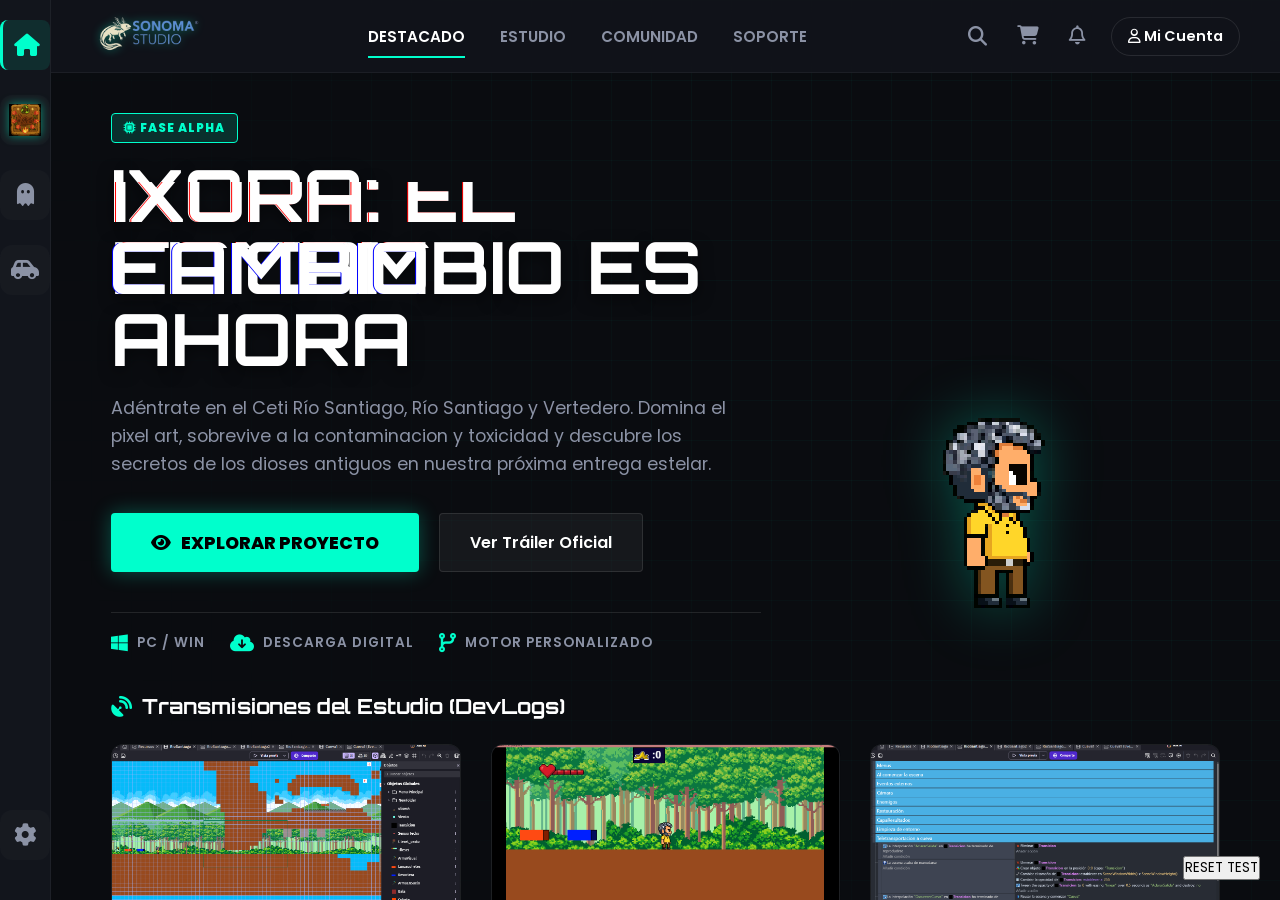
==== commit 93be1ab7: "Add files via upload" ====
--- a/index.html
+++ b/index.html
@@ -17,6 +17,8 @@
         <div class="sidebar-icon" onclick="window.location.href='ixora.html'">
             <img src="imagenes/logo-ixora.jpg" alt="Logo Ixora" class="sidebar-custom-logo"><span class="game-name-pixel">IXORA</span>
         </div>        
+        <div class="sidebar-icon" onclick="cambiarJuego(this)"><i class="fa-solid fa-ghost"></i><span class="game-name-pixel">PHANTOM</span>
+        </div>
         <div class="sidebar-icon" onclick="cambiarJuego(this)">
             <i class="fa-solid fa-car-side"></i><span class="game-name-pixel">NEON RUSH</span>
         </div>
@@ -35,9 +37,9 @@
             
             <nav class="main-nav">
                 <a href="#" class="active">Destacado</a>
-                <a href="#">Estudio</a>
-                <a href="#">Comunidad</a>
-                <a href="#">Soporte</a>
+                <a href="estudio.html">Estudio</a>
+                <a href="comunidad.html">Comunidad</a>
+                <a href="soporte.html">Soporte</a>
             </nav>
             <div class="header-actions">
                 <button class="action-btn"><i class="fa-solid fa-magnifying-glass"></i></button>
@@ -66,7 +68,7 @@
                 <div class="hero-content">
                     <span class="badge pulse-badge"><i class="fa-solid fa-microchip"></i> FASE ALPHA</span>
                     <h1 class="glitch" data-text="IXORA: EL CAMBIO">IXORA:<br>EL CAMBIO ES AHORA</h1>
-                    <p>Adéntrate en el Río Santiago. Domina el pixel art, sobrevive a la toxicidad y descubre los secretos de los dioses antiguos en nuestra próxima entrega estelar.</p>
+                    <p>Adéntrate en el Ceti Río Santiago, Río Santiago y Vertedero. Domina el pixel art, sobrevive a la contaminacion y toxicidad y descubre los secretos de los dioses antiguos en nuestra próxima entrega estelar.</p>
                     <div class="hero-buttons">
                         <button class="play-btn" onclick="window.location.href='ixora.html'"><i class="fa-solid fa-eye"></i> EXPLORAR PROYECTO</button>
                         <button class="secondary-btn">Ver Tráiler Oficial</button>
@@ -117,52 +119,61 @@
                             </div>
                         </div>
                         <div class="promo-card">
-                            <img src="imagenes/main_lev_build.png" alt="Playera" class="promo-img">
+                            <img src="imagenes/playera-ulises.png" alt="Playera" class="promo-img">
                             <div class="promo-info">
-                                <h4>Artbook Digital: El Río Santiago</h4>
-                                <p class="promo-price">$299 MXN</p>
-                                <button class="btn-add-cart-pro" onclick="agregarAlCarrito('Artbook Digital', 299, 'imagenes/main_lev_build.png')">
+                                <h4>Playera oficial Ulises</h4>
+                                <p class="promo-price">$54 MXN</p>
+                                <button class="btn-add-cart-pro" onclick="agregarAlCarrito('Playera Oficial', 54, 'imagenes/playera-ulises.png')">
                                     <i class="fa-solid fa-cart-plus"></i> Añadir al carrito
                                 </button>
                             </div>
                         </div>
                         <div class="promo-card">
-                            <div class="promo-badge">PAQUETE</div>
-                            <img src="imagenes/Captura de pantalla 2026-04-10 212953.png" alt="Artbook" class="promo-img">
-                            <div class="promo-info">
-                                <h4>Pack Supervivencia (Juego + Arte)</h4>
-                                <p class="promo-price">$399 MXN</p>
-                                <button class="btn-add-cart-pro" onclick="agregarAlCarrito('Pack Supervivencia', 399, 'imagenes/Captura de pantalla 2026-04-10 212953.png')">
-                                    <i class="fa-solid fa-cart-plus"></i> Añadir al carrito
-                                </button>
-                            </div>
-                        </div>
-                    </div>
-                </section>
-
+                        <div class="promo-badge">Objeto</div>
+                        <img src="imagenes/taza-ixora.png" alt="Taza" class="promo-img">
+                        <div class="promo-info">
+                            <h4>Taza Ixora</h4>
+                            <p class="promo-price">$35 MXN</p>
+                            <button class="btn-add-cart-pro" onclick="agregarAlCarrito('Taza Oficial', 35, 'imagenes/taza-ixora.png')">
+                                <i class="fa-solid fa-cart-plus"></i> Añadir al carrito
+                            </button>
+                        </div>
+                    </div>
+                </div> </section> <section class="promo-section" style="margin-top: 40px; text-align: center;">
+                <h3><i class="fa-solid fa-clapperboard" style="color: var(--primary-color);"></i> Spot Publicitario: Sonoma Studio</h3>
+                <div style="border: 2px solid var(--primary-color); border-radius: 15px; overflow: hidden; display: inline-block; box-shadow: 0 0 20px rgba(0,255,204,0.3); width: 100%; max-width: 800px; aspect-ratio: 16/9; position: relative; z-index: 10;">
+                <iframe width="100%" height="100%" src="https://www.youtube.com/embed/1gHGXUgSZsc" title="YouTube video player" frameborder="0" allow="accelerometer; autoplay; clipboard-write; encrypted-media; gyroscope; picture-in-picture; web-share" allowfullscreen></iframe>
+                </div>
+            </section>
                 <section class="support-wrapper">
                     <div class="support-container">
                         <h3><i class="fa-solid fa-headset"></i> Centro de Operaciones</h3>
-                        <form class="support-form">
-                            <div class="form-row">
-                                <div class="form-group">
-                                    <label>Correo Electrónico</label>
-                                    <input type="email" placeholder="agente@correo.com" required>
-                                </div>
-                                <div class="form-group">
-                                    <label>Región</label>
-                                    <select required class="dark-select">
-                                        <option value="" disabled selected>Selecciona tu base...</option>
-                                        <option value="mx">México</option>
-                                    </select>
-                                </div>
-                            </div>
-                            <div class="form-group">
-                                <label>Reporte de Situación</label>
-                                <textarea rows="4" placeholder="Describe tu consulta aquí..." required></textarea>
-                            </div>
-                            <button type="submit" class="submit-btn">Enviar Transmisión</button>
-                        </form>
+<form class="support-form" id="supportFormFirebase">
+    <div class="form-row">
+        <div class="form-group">
+            <label>Correo Electrónico</label>
+            <input type="email" id="supEmail" placeholder="agente@correo.com" required>
+        </div>
+        <div class="form-group">
+            <label>Región</label>
+            <select id="supRegion" required class="dark-select">
+                <option value="" disabled selected>Selecciona tu base...</option>
+                <option value="mx">México</option>
+                <option value="latam">Resto de Latinoamérica</option>
+                <option value="norteamerica">Norteamérica</option>
+                <option value="europa">Europa</option>
+                <option value="asia">Asia</option>
+                <option value="oceania">Oceanía</option>
+                <option value="africa">África</option>
+            </select>
+        </div>
+    </div>
+    <div class="form-group">
+        <label>Reporte de Situación</label>
+        <textarea id="supMensaje" rows="4" placeholder="Describe tu consulta aquí..." required></textarea>
+    </div>
+    <button type="submit" class="submit-btn">Enviar Transmisión</button>
+</form>
                     </div>
                     <div class="support-side-panel">
                         <h4><i class="fa-solid fa-location-dot"></i> Base de Desarrollo</h4>
@@ -177,47 +188,98 @@
                 </section>
             </section>
 
-            <section class="support-wrapper">
-                <div class="support-container">
-                    <h3><i class="fa-solid fa-headset"></i> Centro de Operaciones</h3>
-                    <form class="support-form">
-                        <div class="form-row">
-                            <div class="form-group"><label>Correo Electrónico</label><input type="email" placeholder="agente@correo.com" required></div>
-                            <div class="form-group"><label>Región / País</label>
-                                <select required class="dark-select">
-                                    <option value="" disabled selected>Selecciona tu base...</option>
-                                    <option value="mx">México</option>
-                                    <option value="latam">Resto de Latinoamérica</option>
-                                </select>
-                            </div>
-                        </div>
-                        <div class="form-group"><label>Reporte de Situación</label><textarea rows="4" placeholder="Describe el bug o tu consulta aquí..." required></textarea></div>
-                        <button type="submit" class="submit-btn">Enviar Transmisión</button>
-                    </form>
-                </div>
-                <div class="support-side-panel">
-                    <h4><i class="fa-solid fa-server"></i> Estado del Sistema</h4>
-                    <div class="server-status"><div class="status-indicator"><span class="dot online"></span><span>Servidores Ixora</span></div><span class="ping-text">En línea</span></div>
-                    <div class="server-status"><div class="status-indicator"><span class="dot online"></span><span>Matchmaking</span></div><span class="ping-text">12ms</span></div>
-                    <div class="discord-card" title="Únete a la comunidad"><i class="fa-brands fa-discord"></i><p>¿Necesitas ayuda rápida?<br>Únete a nuestro Discord oficial.</p></div>
-                </div>
-            </section>
-            
-            <footer class="studio-footer">
+<section class="support-wrapper">
+    
+    <div class="support-container glass-panel" style="display: flex; flex-direction: column; padding: 25px;">
+        
+        <div style="display: flex; justify-content: space-between; align-items: center; border-bottom: 1px solid rgba(0, 255, 204, 0.3); padding-bottom: 15px; margin-bottom: 15px;">
+            <div style="display: flex; gap: 8px;">
+                <div style="width: 14px; height: 14px; border-radius: 50%; background: #ff4757; box-shadow: 0 0 8px #ff4757;"></div>
+                <div style="width: 14px; height: 14px; border-radius: 50%; background: #ffa502; box-shadow: 0 0 8px #ffa502;"></div>
+                <div style="width: 14px; height: 14px; border-radius: 50%; background: #2ed573; box-shadow: 0 0 8px #2ed573;"></div>
+            </div>
+            <h3 style="font-family: 'Orbitron', sans-serif; font-size: 1.1rem; color: #fff; margin: 0; letter-spacing: 2px;">
+                SYS_TERM // <span style="color: var(--primary-color);">IXORA_OS</span>
+            </h3>
+            <span class="badge pulse-badge" style="font-size: 0.6rem; padding: 4px 8px;">EN DIRECTO</span>
+        </div>
+        
+        <div style="background: #05070a; border: 1px solid rgba(0, 255, 204, 0.2); border-radius: 5px; padding: 20px; font-family: monospace; font-size: 0.85rem; color: var(--primary-color); flex-grow: 1; min-height: 250px; display: flex; flex-direction: column; justify-content: space-between; box-shadow: inset 0 0 30px rgba(0,255,204,0.05); position: relative; overflow: hidden;">
+            
+            <div style="position: absolute; top: 0; left: 0; width: 100%; height: 100%; background: repeating-linear-gradient(0deg, rgba(0,0,0,0.15), rgba(0,0,0,0.15) 1px, transparent 1px, transparent 2px); pointer-events: none;"></div>
+
+            <div style="z-index: 1;">
+                <p style="margin-bottom: 12px; opacity: 0.8;">[SYS] Estableciendo conexión cifrada con Matatlán_Node...</p>
+                <div style="display: flex; justify-content: space-between; margin-bottom: 12px;">
+                    <span>[DATA] Integridad de firewall:</span>
+                    <span style="color: #2ed573;">100% SECURE</span>
+                </div>
+                <div style="display: flex; justify-content: space-between; margin-bottom: 20px;">
+                    <span>[WARN] Nivel de toxicidad local:</span>
+                    <span style="color: #ff4757; font-weight:bold;" class="fa-fade">CRÍTICO 89%</span>
+                </div>
+
+                <div style="margin-bottom: 15px; background: rgba(0,0,0,0.5); padding: 10px; border: 1px dashed rgba(0,255,204,0.3);">
+                    <div style="display: flex; justify-content: space-between; font-size: 0.75rem; margin-bottom: 8px; opacity: 0.7;">
+                        <span>Descargando protocolos de purificación...</span>
+                        <span>74%</span>
+                    </div>
+                    <div style="width: 100%; height: 8px; background: rgba(255,255,255,0.1); border-radius: 4px; overflow: hidden;">
+                        <div style="width: 74%; height: 100%; background: var(--primary-color); box-shadow: 0 0 15px var(--primary-color);"></div>
+                    </div>
+                </div>
+
+                <p style="font-size: 0.7rem; color: rgba(255,255,255,0.25); line-height: 1.4; margin-bottom: 15px; letter-spacing: 2px;">
+                    0x7F8A 0x11B2 0x99C4 0x44A1 0x22F0<br>
+                    0x55D3 0x66C9 0x33B7 0x00A5 0x11E2
+                </p>
+            </div>
+            
+            <div style="border-top: 1px solid rgba(0, 255, 204, 0.2); padding-top: 15px; z-index: 1;">
+                <p style="margin-bottom: 8px; color: #fff; font-size: 0.8rem;">> Agente detectado. Credenciales válidas.</p>
+                <p class="glitch" data-text="> ESPERANDO COMANDOS_ " style="margin-bottom: 0; font-weight: bold; font-size: 1.2rem; text-shadow: 0 0 8px var(--primary-color);">> ESPERANDO COMANDOS<span class="fa-fade" style="color: #fff;">_</span></p>
+            </div>
+        </div>
+    </div>
+
+    <div class="support-side-panel">
+        <h4><i class="fa-solid fa-server"></i> Estado del Sistema</h4>
+        <div class="server-status"><div class="status-indicator"><span class="dot online"></span><span>Servidores Ixora</span></div><span class="ping-text">En línea</span></div>
+        <div class="server-status"><div class="status-indicator"><span class="dot online"></span><span>Matchmaking</span></div><span class="ping-text">12ms</span></div>
+        <div class="discord-card" title="Únete a la comunidad"><i class="fa-brands fa-discord"></i><p>¿Necesitas ayuda rápida?<br>Únete a nuestro Discord oficial.</p></div>
+    </div>
+    
+</section>
+            
+<footer class="studio-footer">
                 <div class="footer-info">
                     <img src="imagenes/axolotito.png" alt="Sonoma Pequeño" class="logo-img-effect-small">
                     <p>© 2026 Sonoma Studio. Todos los derechos reservados.</p>
+                    
                     <div class="legal-links">
                         <a href="terminos.html">Términos y Condiciones</a>
                         <a href="privacidad.html">Política de Privacidad</a>
                         <a href="acuerdo.html">Acuerdo de Usuario</a>
                     </div>
-                    <div class="payment-methods" title="Métodos de pago aceptados"><i class="fa-brands fa-cc-visa"></i><i class="fa-brands fa-cc-mastercard"></i><i class="fa-brands fa-paypal"></i></div>
-                </div>
-                <div class="footer-links"><a href="#"><i class="fa-brands fa-facebook-f"></i></a><a href="#"><i class="fa-brands fa-twitter"></i></a><a href="#"><i class="fa-brands fa-youtube"></i></a><a href="#"><i class="fa-brands fa-discord"></i></a></div>
+
+
+                    <div class="payment-methods" title="Métodos de pago aceptados" style="margin-top: 20px;">
+                        <i class="fa-brands fa-cc-visa"></i>
+                        <i class="fa-brands fa-cc-mastercard"></i>
+                        <i class="fa-brands fa-paypal"></i>
+                    </div>
+                </div>
+                
+                <div class="footer-links">
+                    <a href="#"><i class="fa-brands fa-facebook-f"></i></a>
+                    <a href="#"><i class="fa-brands fa-twitter"></i></a>
+                    <a href="#"><i class="fa-brands fa-youtube"></i></a>
+                    <a href="#"><i class="fa-brands fa-discord"></i></a>
+                </div>
             </footer>
         </main>
     </div>
+    
 <button onclick="resetCompras()" style="position:fixed; bottom:20px; right:20px; z-index:999;">
     RESET TEST
 </button>
@@ -362,5 +424,44 @@
         </div>
     </div>
     <script src="script.js"></script>
+    <script type="module">
+  import { initializeApp } from "https://www.gstatic.com/firebasejs/12.14.0/firebase-app.js";
+  import { getFirestore, collection, addDoc } from "https://www.gstatic.com/firebasejs/12.14.0/firebase-firestore.js";
+
+  const firebaseConfig = {
+    apiKey: "AIzaSyDKqAXZG7fGDt0chpgeAVYzQGpN587h3wM",
+    authDomain: "sonoma-studio.firebaseapp.com",
+    projectId: "sonoma-studio",
+    storageBucket: "sonoma-studio.firebasestorage.app",
+    messagingSenderId: "932852745828",
+    appId: "1:932852745828:web:fb67a11f2b00c1391f0171"
+  };
+
+  const app = initializeApp(firebaseConfig);
+  const db = getFirestore(app); // Tu base de datos
+
+  const supportForm = document.getElementById('supportFormFirebase');
+  if(supportForm) {
+      supportForm.addEventListener('submit', async (e) => {
+          e.preventDefault();
+          
+          try {
+              // Guardamos en la base de datos de Firebase
+              await addDoc(collection(db, "Soporte"), {
+                  correo: document.getElementById('supEmail').value,
+                  region: document.getElementById('supRegion').value,
+                  mensaje: document.getElementById('supMensaje').value,
+                  fecha: new Date().toLocaleString()
+              });
+              
+              // Lanzamos tu animación de éxito y limpiamos el formulario
+              mostrarAlertaSonoma("TRANSMISIÓN EXITOSA", "Tu reporte ha sido enviado al servidor de Sonoma.", "success");
+              supportForm.reset();
+          } catch (error) {
+              mostrarAlertaSonoma("ERROR", "Fallo al conectar con la base de datos.", "error");
+          }
+      });
+  }
+</script>
 </body>
 </html>
--- a/styles.css
+++ b/styles.css
@@ -2,6 +2,10 @@
 ::-webkit-scrollbar { width: 8px; } ::-webkit-scrollbar-track { background: var(--bg-dark); } ::-webkit-scrollbar-thumb { background: rgba(0, 255, 204, 0.3); border-radius: 10px; } ::-webkit-scrollbar-thumb:hover { background: var(--primary-color); }
 * { margin: 0; padding: 0; box-sizing: border-box; font-family: 'Poppins', sans-serif; }
 body { background-color: var(--bg-dark); color: var(--text-main); display: flex; height: 100vh; overflow: hidden; }
+
+/* Links Globales Fix (Términos y Condiciones Neón) */
+a { color: var(--primary-color); text-decoration: none; transition: 0.3s; }
+a:hover { color: #fff; text-shadow: 0 0 10px var(--primary-color); }
 
 /* Backgrounds & Layouts */
 .game-background { position: absolute; top: 0; left: 0; width: 100%; height: 100%; z-index: -1; background-size: 40px 40px; background-image: linear-gradient(rgba(0, 255, 204, 0.03) 1px, transparent 1px), linear-gradient(90deg, rgba(0, 255, 204, 0.03) 1px, transparent 1px); mask-image: radial-gradient(circle at top right, black 40%, transparent 90%); -webkit-mask-image: radial-gradient(circle at top right, black 40%, transparent 90%); }
@@ -32,19 +36,27 @@
 .logo-img-effect { height: 65px; width: auto; filter: drop-shadow(0 0 5px rgba(0, 255, 204, 0.4)); transition: all 0.4s ease; cursor: pointer; }
 .logo-img-effect:hover { filter: drop-shadow(0 0 15px rgba(0, 255, 204, 1)); transform: scale(1.05); }
 .logo-img-effect-small { height: 45px; width: auto; filter: drop-shadow(0 0 3px rgba(0, 255, 204, 0.4)); margin-bottom: 10px; }
+
+/* Animaciones y Botones de Header */
 @keyframes ring-ring { 0% { transform: rotate(0); } 10%, 30%, 50% { transform: rotate(15deg) scale(1.1); } 20%, 40%, 60% { transform: rotate(-15deg) scale(1.1); } 80%, 100% { transform: rotate(0) scale(1); } }
 .action-btn:hover .fa-bell { animation: ring-ring 0.6s ease-in-out both; color: var(--primary-color); text-shadow: 0 0 10px var(--primary-color); }
-.cart-btn { display: flex; align-items: center; border-radius: 20px; padding: 5px; }
+.cart-btn { display: flex; align-items: center; border-radius: 20px; padding: 5px; position: relative; }
 .cart-text { max-width: 0; opacity: 0; overflow: hidden; white-space: nowrap; font-size: 0.85rem; font-weight: 600; color: var(--primary-color); transition: all 0.4s ease; }
 .cart-btn:hover .cart-text { max-width: 80px; opacity: 1; margin-left: 8px; }
 .cart-btn:hover .fa-cart-shopping { transform: scale(1.1) rotate(-10deg); color: var(--primary-color); text-shadow: 0 0 10px var(--primary-color); }
 @keyframes spin-gear { 100% { transform: rotate(360deg); } }
 .sidebar-icon:hover .fa-gear, .settings-btn:hover .fa-gear { animation: spin-gear 1.5s linear infinite; color: var(--primary-color); text-shadow: 0 0 10px var(--primary-color); }
-.settings-btn { display: flex; align-items: center; border-radius: 20px; padding: 5px; }
-.settings-text { max-width: 0; opacity: 0; overflow: hidden; white-space: nowrap; font-size: 0.85rem; font-weight: 600; color: var(--primary-color); transition: all 0.4s ease; }
-.settings-btn:hover .settings-text { max-width: 120px; opacity: 1; margin-left: 8px; }
-
-/* Hero (Página Index Original) */
+
+/* Badges (Notificaciones y Carrito) */
+.cart-badge { position: absolute; top: 5px; right: 5px; background: red; color: white; font-size: 10px; padding: 4px 6px; border-radius: 50%; font-weight: bold; }
+#btnNotificaciones { position: relative; display: inline-flex; justify-content: center; align-items: center; }
+#notifBadge { top: -5px; right: -5px; position: absolute; background: red; color: white; font-size: 10px; padding: 4px 6px; border-radius: 50%; font-weight: bold;}
+.cart-anim { animation: cartBounce 0.4s ease; }
+@keyframes cartBounce { 0% { transform: scale(1); } 30% { transform: scale(1.3); } 60% { transform: scale(0.9); } 100% { transform: scale(1); } }
+.bell-anim { animation: bellRing 0.5s ease; }
+@keyframes bellRing { 0% { transform: rotate(0); } 25% { transform: rotate(15deg) scale(1.2); } 50% { transform: rotate(-15deg) scale(1.2); } 75% { transform: rotate(10deg) scale(1.1); } 100% { transform: rotate(0); } }
+
+/* Hero (Index) */
 .hero-section { display: flex; justify-content: space-between; align-items: center; flex-grow: 1; margin-bottom: 40px; position: relative; }
 .hero-content { max-width: 650px; z-index: 2; }
 .badge { background: rgba(0, 255, 204, 0.15); border: 1px solid var(--primary-color); color: var(--primary-color); padding: 5px 12px; border-radius: 4px; font-size: 0.75rem; font-weight: 800; letter-spacing: 1px; margin-bottom: 15px; display: inline-block; }
@@ -69,17 +81,23 @@
 .character-gif { max-height: 450px; width: auto; object-fit: contain; image-rendering: pixelated; filter: drop-shadow(0 0 30px rgba(0, 255, 204, 0.3)); }
 @keyframes float { 0% { transform: translateY(0px); } 50% { transform: translateY(-15px); } 100% { transform: translateY(0px); } }
 
-/* Noticias & Soporte */
-.news-section h3 { font-size: 1.2rem; margin-bottom: 20px; color: var(--text-main); display: flex; align-items: center; gap: 10px; }
-.news-grid { display: grid; grid-template-columns: repeat(3, 1fr); gap: 25px; }
-.news-card { background: var(--card-bg); border: 1px solid rgba(255,255,255,0.05); border-radius: 8px; padding: 20px; cursor: pointer; backdrop-filter: blur(10px); }
-.news-card h4 { font-size: 1rem; margin-bottom: 8px; }
-.news-card p { font-size: 0.85rem; color: var(--text-muted); }
-img.news-img { width: 100%; height: 150px; object-fit: cover; border-radius: 6px; margin-bottom: 15px; border: 1px solid rgba(255, 255, 255, 0.1); transition: border-color 0.3s ease; }
-.news-card:hover img.news-img { border-color: var(--primary-color); }
+/* Noticias, Promos, Mapas & Soporte */
+.news-section h3, .promo-section h3 { font-size: 1.3rem; margin-bottom: 25px; color: var(--text-main); display: flex; align-items: center; gap: 10px; font-family: 'Orbitron', sans-serif;}
+.news-grid, .promo-grid { display: grid; grid-template-columns: repeat(3, 1fr); gap: 30px; }
+.news-card, .promo-card { background: var(--card-bg); border: 1px solid rgba(255,255,255,0.05); border-radius: 12px; overflow: hidden; position: relative; transition: 0.3s; backdrop-filter: blur(10px); cursor: pointer; }
+.news-card:hover, .promo-card:hover { transform: translateY(-5px); border-color: var(--primary-color); box-shadow: 0 10px 20px rgba(0,255,204,0.2); }
+.news-card h4, .promo-info h4 { font-size: 1.05rem; color: white; margin-bottom: 10px; }
+.news-card p { font-size: 0.85rem; color: var(--text-muted); padding: 0 20px 20px 20px; }
+img.news-img, .promo-img { width: 100%; height: 180px; object-fit: cover; border-bottom: 1px solid rgba(255, 255, 255, 0.1); }
+.promo-badge { position: absolute; top: 10px; right: 10px; background: #ff2a4b; color: white; padding: 5px 10px; border-radius: 5px; font-weight: bold; font-size: 0.8rem; z-index: 2; }
+.promo-info { padding: 20px; }
+.promo-price { color: var(--primary-color); font-size: 1.3rem; font-weight: bold; margin-bottom: 15px; }
+.old-price { text-decoration: line-through; color: var(--text-muted); font-size: 0.9rem; margin-right: 10px; font-weight: normal; }
+.map-container { border: 1px solid rgba(255,255,255,0.1); border-radius: 10px; overflow: hidden; margin-bottom: 15px; }
 .support-wrapper { display: grid; grid-template-columns: 2fr 1fr; gap: 30px; margin: 40px 0; width: 100%; align-items: stretch; }
-.support-container { background: var(--bg-header); border: 1px solid rgba(255, 255, 255, 0.05); border-radius: 15px; padding: 40px; box-shadow: 0 10px 30px rgba(0,0,0,0.5); }
-.support-container h3 { font-family: 'Orbitron', sans-serif; margin-bottom: 25px; font-size: 1.5rem; color: white; }
+.support-container, .support-side-panel { background: var(--bg-header); border: 1px solid rgba(255, 255, 255, 0.05); border-radius: 15px; padding: 30px; box-shadow: 0 10px 30px rgba(0,0,0,0.5); }
+.support-container h3, .support-side-panel h4 { font-family: 'Orbitron', sans-serif; color: white; margin-bottom: 25px; }
+.support-side-panel h4 { color: var(--primary-color); font-size: 1.1rem; margin-bottom: 15px; }
 .support-form { display: flex; flex-direction: column; gap: 20px; }
 .form-row { display: flex; gap: 20px; }
 .form-group { display: flex; flex-direction: column; gap: 8px; flex: 1; }
@@ -90,9 +108,7 @@
 .dark-select option { background-color: var(--bg-sidebar); color: white; padding: 10px; }
 .submit-btn { background: transparent; border: 2px solid var(--primary-color); color: var(--primary-color); padding: 12px 30px; font-size: 1rem; font-weight: 600; border-radius: 6px; cursor: pointer; transition: all 0.3s; align-self: flex-start; }
 .submit-btn:hover { background: var(--primary-color); color: #000; }
-.support-side-panel { background: var(--bg-header); border: 1px solid rgba(255, 255, 255, 0.05); border-radius: 15px; padding: 30px; display: flex; flex-direction: column; gap: 15px; box-shadow: 0 10px 30px rgba(0,0,0,0.5); }
-.support-side-panel h4 { font-family: 'Orbitron', sans-serif; color: var(--primary-color); font-size: 1.1rem; margin-bottom: 5px; }
-.server-status { display: flex; justify-content: space-between; align-items: center; background: rgba(0,0,0,0.4); padding: 15px; border-radius: 8px; border: 1px solid rgba(255,255,255,0.05); }
+.server-status { display: flex; justify-content: space-between; align-items: center; background: rgba(0,0,0,0.4); padding: 15px; border-radius: 8px; border: 1px solid rgba(255,255,255,0.05); margin-bottom: 15px; }
 .status-indicator { display: flex; align-items: center; gap: 10px; font-size: 0.9rem; font-weight: 600; }
 .dot.online { width: 10px; height: 10px; background-color: var(--primary-color); border-radius: 50%; box-shadow: 0 0 8px var(--primary-color); animation: pulse-dot 2s infinite; }
 @keyframes pulse-dot { 0%, 100% { opacity: 1; } 50% { opacity: 0.4; } }
@@ -102,16 +118,18 @@
 .discord-card i { font-size: 2.5rem; color: white; margin-bottom: 10px; }
 .discord-card p { color: white; font-size: 0.9rem; font-weight: 600; }
 
-/* Páginas Legales */
+/* =========================================
+   PÁGINAS LEGALES
+   ========================================= */
 .page-fade-in { animation: aparecerPagina 0.4s ease-out forwards; }
 @keyframes aparecerPagina { from { opacity: 0; transform: scale(0.98); } to { opacity: 1; transform: scale(1); } }
 .panel-central { display: flex; justify-content: center; align-items: center; }
-.legal-wrapper { width: 100%; max-width: 900px; background: var(--bg-header); border: 1px solid rgba(0, 255, 204, 0.2); border-radius: 15px; padding: 40px; box-shadow: 0 15px 40px rgba(0, 0, 0, 0.6), inset 0 0 20px rgba(0, 255, 204, 0.05); backdrop-filter: blur(15px); position: relative; }
+.legal-wrapper { width: 100%; max-width: 900px; background: var(--bg-header); border: 1px solid rgba(0, 255, 204, 0.2); border-radius: 15px; padding: 40px; box-shadow: 0 15px 40px rgba(0, 0, 0, 0.6), inset 0 0 20px rgba(0, 255, 204, 0.05); backdrop-filter: blur(15px); position: relative; margin: 0 auto; }
 .legal-header { border-bottom: 2px solid rgba(255, 255, 255, 0.1); padding-bottom: 15px; margin-bottom: 25px; display: flex; justify-content: space-between; align-items: flex-end; }
 .legal-header h2 { font-family: 'Orbitron', sans-serif; color: var(--primary-color); font-size: 2rem; text-shadow: 0 0 10px rgba(0, 255, 204, 0.3); }
 .last-updated { color: var(--text-muted); font-size: 0.85rem; font-style: italic; }
 .legal-content { color: #e0e5f5; line-height: 1.8; font-size: 0.95rem; max-height: 50vh; overflow-y: auto; padding-right: 20px; }
-.legal-content h3 { color: white; margin-top: 30px; margin-bottom: 10px; font-family: 'Orbitron', sans-serif; font-size: 1.1rem; letter-spacing: 1px; }
+.legal-content h3 { color: white; margin-top: 30px; margin-bottom: 10px; font-family: 'Orbitron', sans-serif; font-size: 1.1rem; }
 .legal-content p { margin-bottom: 15px; text-align: justify; }
 .legal-content::-webkit-scrollbar { width: 6px; } .legal-content::-webkit-scrollbar-track { background: rgba(0,0,0,0.3); border-radius: 10px; } .legal-content::-webkit-scrollbar-thumb { background: rgba(0, 255, 204, 0.2); border-radius: 10px; } .legal-content::-webkit-scrollbar-thumb:hover { background: var(--primary-color); }
 .btn-volver { margin-top: 30px; display: flex; align-items: center; gap: 10px; }
@@ -125,26 +143,13 @@
 .ulises-avatar img { width: 100%; height: 100%; object-fit: cover; }
 .ulises-avatar:hover { transform: scale(1.1) rotate(5deg); box-shadow: 0 0 25px var(--primary-color), 0 0 10px red; }
 
-/* Página de Autenticación y Perfil */
+/* =========================================
+   PÁGINA DE AUTENTICACIÓN Y PERFIL (RESTAURADOS)
+   ========================================= */
 .auth-page .sidebar { display: none; }
 .auth-page .main-wrapper { margin-left: 0; }
 .auth-page .content-area { padding: 60px 0 0 0; justify-content: flex-start; align-items: center; }
-
-.glass-panel { 
-    background: rgba(10, 10, 12, 0.6); 
-    backdrop-filter: blur(20px); 
-    border: 1px solid rgba(0, 255, 204, 0.2); 
-    border-radius: 20px; 
-    box-shadow: 0 20px 50px rgba(0, 0, 0, 0.7); 
-    width: 100%; 
-    max-width: 500px; 
-    position: relative; 
-    margin: 0 auto 60px auto; 
-    z-index: 10;
-    pointer-events: auto;
-}
-
-.auth-page .studio-footer { width: 100%; padding: 30px 60px; margin-top: auto; }
+.glass-panel { background: rgba(10, 10, 12, 0.6); backdrop-filter: blur(20px); border: 1px solid rgba(0, 255, 204, 0.2); border-radius: 20px; box-shadow: 0 20px 50px rgba(0, 0, 0, 0.7); width: 100%; max-width: 500px; margin: 0 auto 60px auto; z-index: 10; pointer-events: auto; }
 .auth-container { padding: 40px; }
 .auth-header { text-align: center; margin-bottom: 30px; }
 .auth-header h2 { font-family: 'Orbitron', sans-serif; color: var(--primary-color); font-size: 2rem; text-shadow: 0 0 15px rgba(0, 255, 204, 0.4); }
@@ -158,7 +163,7 @@
 .divider { text-align: center; margin: 25px 0; color: var(--text-muted); font-size: 0.8rem; position: relative; font-family: 'Orbitron', sans-serif; }
 .divider::before, .divider::after { content: ""; position: absolute; top: 50%; width: 30%; height: 1px; background: rgba(255, 255, 255, 0.1); }
 .divider::before { left: 0; } .divider::after { right: 0; }
-.social-login { display: flex; gap: 15px; }
+.social-login { display: flex; gap: 15px; margin-top: 15px; }
 .social-btn { flex: 1; background: rgba(255, 255, 255, 0.05); border: 1px solid rgba(255, 255, 255, 0.1); color: white; padding: 12px; border-radius: 8px; font-size: 0.9rem; font-weight: 600; display: flex; align-items: center; justify-content: center; gap: 10px; cursor: pointer; transition: all 0.3s ease; }
 .social-btn:hover { background: rgba(255, 255, 255, 0.1); border-color: rgba(255, 255, 255, 0.2); }
 .google-btn i { color: #ea4335; font-size: 1.2rem; } .facebook-btn i { color: #1877f2; font-size: 1.2rem; }
@@ -166,6 +171,8 @@
 .hidden { display: none !important; }
 @keyframes fadeAuth { from { opacity: 0; transform: translateY(20px); } to { opacity: 1; transform: translateY(0); } }
 #authContainer > div:not(.hidden) { animation: fadeAuth 0.5s ease-out forwards; }
+
+/* Menú Desplegable (Dropdown de Perfil) */
 .account-container { position: relative; display: inline-block; z-index: 100; }
 .account-dropdown { display: none; position: absolute; right: 0; top: 50px; background: rgba(15, 15, 18, 0.9); border: 1px solid rgba(0, 255, 204, 0.2); border-radius: 8px; min-width: 180px; box-shadow: 0 8px 16px rgba(0,0,0,0.5); backdrop-filter: blur(10px); overflow: hidden; }
 .show-dropdown { display: block !important; animation: fadeAuth 0.3s ease-out; }
@@ -193,7 +200,29 @@
 .stat-item { background: rgba(0, 0, 0, 0.4); border: 1px solid rgba(255, 255, 255, 0.05); padding: 12px 20px; border-radius: 8px; color: white; display: flex; align-items: center; gap: 15px; font-weight: 600; }
 .stat-item i { color: var(--primary-color); font-size: 1.2rem; width: 20px; text-align: center; }
 
-/* ESTILOS DE LA VENTANITA DE LOGOUT Y VISOR */
+/* =========================================
+   CARRITO DE COMPRAS, PAGO Y E-COMMERCE
+   ========================================= */
+.btn-add-cart-pro { background: transparent; border: 2px solid var(--primary-color); color: var(--primary-color); padding: 10px 20px; border-radius: 4px; font-weight: 800; font-size: 0.85rem; text-transform: uppercase; cursor: pointer; transition: all 0.3s ease; width: 100%; margin-top: 10px; font-family: 'Orbitron', sans-serif; display: flex; align-items: center; justify-content: center; gap: 8px; }
+.btn-add-cart-pro:hover { background: var(--primary-color); color: #000; box-shadow: 0 0 15px rgba(0, 255, 204, 0.4); transform: translateY(-2px); }
+.cart-item { display: flex; align-items: center; gap: 15px; background: rgba(0,0,0,0.4); padding: 12px; border-radius: 10px; margin-bottom: 12px; border: 1px solid rgba(255,255,255,0.05); }
+.cart-item img { width: 50px; height: 50px; border-radius: 6px; object-fit: cover; }
+.cart-item-info { flex: 1; }
+.cart-item-info h4 { font-size: 0.85rem; color: white; margin-bottom: 3px; }
+.cart-item-info p { color: var(--primary-color); font-size: 0.9rem; font-weight: bold; }
+.remove-item { background: transparent; border: none; color: #ff2a4b; cursor: pointer; padding: 5px; font-size: 1.1rem; transition: 0.3s; }
+.remove-item:hover { transform: scale(1.2); }
+.btn-mercado-pago { background: #009ee3; color: white; border: none; padding: 15px; border-radius: 8px; width: 100%; margin-top: 20px; font-weight: 800; font-size: 1rem; cursor: pointer; transition: 0.3s; }
+.btn-mercado-pago:hover { background: #0087c1; transform: translateY(-2px); box-shadow: 0 5px 15px rgba(0, 158, 227, 0.4); }
+.btn-mercado-pago img { filter: brightness(0) invert(1); }
+.btn-disabled { background: #2a2d35 !important; border-color: #3f424a !important; color: #666 !important; cursor: not-allowed !important; pointer-events: none; filter: grayscale(1); box-shadow: none !important; }
+
+/* =========================================
+   MODALES Y PANTALLAS DE CARGA
+   ========================================= */
+#cartOverlay { position: fixed; top: 0; left: 0; width: 100%; height: 100%; background: rgba(0,0,0,0.8); border: none; border-radius: 0; padding: 0; max-height: none; z-index: 2000; }
+.loader-spinner { width: 65px; height: 65px; border: 5px solid rgba(255, 255, 255, 0.1); border-top-color: var(--primary-color); border-radius: 50%; animation: spinPro 1s linear infinite; margin-bottom: 20px; box-shadow: 0 0 20px rgba(0, 255, 204, 0.2); }
+@keyframes spinPro { 0% { transform: rotate(0deg); } 100% { transform: rotate(360deg); } }
 .custom-modal-overlay { position: fixed; top: 0; left: 0; width: 100%; height: 100%; background: rgba(0, 0, 0, 0.8); backdrop-filter: blur(5px); z-index: 9999; display: flex; justify-content: center; align-items: center; }
 .custom-modal { background: var(--bg-header); border: 1px solid rgba(255, 42, 75, 0.4); border-radius: 15px; padding: 30px 40px; text-align: center; box-shadow: 0 0 30px rgba(255, 42, 75, 0.2); max-width: 400px; animation: bounceIn 0.4s ease forwards; }
 @keyframes bounceIn { 0% { transform: scale(0.8); opacity: 0; } 50% { transform: scale(1.05); opacity: 1; } 100% { transform: scale(1); opacity: 1; } }
@@ -207,50 +236,26 @@
 .btn-yes { background: rgba(255, 42, 75, 0.1); color: #ff2a4b; border-color: #ff2a4b; }
 .btn-yes:hover { background: #ff2a4b; color: black; box-shadow: 0 0 15px rgba(255, 42, 75, 0.5); }
 
-/* Footer Principal */
-.studio-footer { display: flex; justify-content: space-between; align-items: center; margin-top: 60px; padding-top: 30px; border-top: 1px solid rgba(255, 255, 255, 0.05); }
-.footer-info p { font-size: 0.75rem; color: rgba(255, 255, 255, 0.3); }
-.footer-links { display: flex; gap: 15px; }
-.footer-links a { color: var(--text-muted); font-size: 1.2rem; transition: 0.3s; }
-.footer-links a:hover { color: var(--text-main); transform: translateY(-3px); }
-.legal-links a, .legal-links a:visited { color: var(--text-muted); text-decoration: none; font-size: 0.85rem; transition: color 0.3s ease; }
-.legal-links a:hover { color: var(--primary-color); }
-.payment-methods { margin-top: 12px; display: flex; gap: 15px; font-size: 1.4rem; color: rgba(255, 255, 255, 0.2); }
-.payment-methods i { transition: all 0.3s ease; cursor: pointer; }
-.payment-methods i:hover { color: var(--primary-color); transform: translateY(-2px); }
-
-/* Calendario */
-.date-input { color-scheme: dark; font-family: 'Poppins', sans-serif; color: var(--text-muted); cursor: pointer; }
-.date-input:valid { color: white; }
-::-webkit-calendar-picker-indicator { cursor: pointer; filter: invert(0.8) sepia(1) hue-rotate(130deg) saturate(5); transition: all 0.3s ease; padding: 5px; }
-::-webkit-calendar-picker-indicator:hover { filter: invert(0.8) sepia(1) hue-rotate(130deg) saturate(8) brightness(1.5); transform: scale(1.1); }
-
-/* =========================================
-   PANEL DE CONFIGURACIÓN DESLIZANTE
-   ========================================= */
-.spin-infinite-active { animation: spin-gear-infinite 2s linear infinite !important; color: var(--primary-color) !important; text-shadow: 0 0 15px var(--primary-color) !important; }
-@keyframes spin-gear-infinite { 100% { transform: rotate(360deg); } }
-
-.settings-overlay { position: fixed; top: 80px; left: 75px; right: 0; bottom: 0; background: rgba(0, 0, 0, 0.6); backdrop-filter: blur(4px); z-index: 90; opacity: 0; pointer-events: none; transition: opacity 0.4s ease; }
+/* =========================================
+   PANEL DE CONFIGURACIÓN Y VENTANAS LATERALES (DESLIZAN DESDE LA DERECHA)
+   ========================================= */
+.settings-overlay { position: fixed; top: 0; left: 0; right: 0; bottom: 0; background: rgba(0, 0, 0, 0.6); backdrop-filter: blur(4px); z-index: 9000; opacity: 0; pointer-events: none; transition: opacity 0.4s ease; }
 .settings-overlay.show { opacity: 1; pointer-events: auto; }
-.settings-drawer { position: absolute; top: 0; left: 0; width: 400px; height: 100%; margin: 0; border-radius: 0 20px 20px 0; border: 1px solid rgba(0, 255, 204, 0.2); border-left: none; transform: translateX(-100%); transition: transform 0.4s cubic-bezier(0.2, 0.8, 0.2, 1); display: flex; flex-direction: column; background: rgba(10, 10, 12, 0.95); backdrop-filter: blur(20px); }
+.settings-drawer { position: absolute; top: 0; right: 0; width: 400px; height: 100%; margin: 0; border-radius: 20px 0 0 20px; border: 1px solid rgba(0, 255, 204, 0.2); border-right: none; transform: translateX(100%); transition: transform 0.4s cubic-bezier(0.2, 0.8, 0.2, 1); display: flex; flex-direction: column; background: rgba(10, 10, 12, 0.95); backdrop-filter: blur(20px); }
 .settings-overlay.show .settings-drawer { transform: translateX(0); }
-
 .settings-header { background: rgba(0, 0, 0, 0.5); padding: 20px 25px; display: flex; justify-content: space-between; align-items: center; }
 .settings-header h2 { font-family: 'Orbitron', sans-serif; color: var(--primary-color); font-size: 1.3rem; }
 .close-settings { background: transparent; border: none; color: var(--text-muted); font-size: 1.5rem; cursor: pointer; transition: all 0.3s ease; }
 .close-settings:hover { color: #ff2a4b; transform: translateX(3px); }
-
 .settings-topbar { display: flex; background: rgba(0, 0, 0, 0.3); border-bottom: 1px solid rgba(255, 255, 255, 0.05); }
 .setting-tab-btn { flex: 1; background: transparent; border: none; color: var(--text-muted); padding: 15px 5px; font-size: 0.85rem; font-weight: 600; cursor: pointer; transition: all 0.3s ease; border-bottom: 3px solid transparent; }
 .setting-tab-btn:hover { color: white; background: rgba(255, 255, 255, 0.02); }
 .setting-tab-btn.active { color: var(--primary-color); border-bottom-color: var(--primary-color); background: rgba(0, 255, 204, 0.05); }
-
 .settings-content { flex: 1; padding: 25px; overflow-y: auto; }
 .setting-section h3 { font-family: 'Orbitron', sans-serif; color: white; margin-bottom: 5px; border-bottom: 1px solid rgba(255,255,255,0.1); padding-bottom: 10px; font-size: 1.1rem; }
 .settings-desc { color: var(--text-muted); font-size: 0.85rem; margin-bottom: 25px; }
 
-.dark-select { width: 100%; margin-top: 5px; background-color: rgba(0, 0, 0, 0.6); color: white; color-scheme: dark; }
+.dark-select { width: 100%; margin-top: 5px; background-color: rgba(0, 0, 0, 0.6); color: white; color-scheme: dark; border: 1px solid rgba(255, 255, 255, 0.1); padding: 10px; border-radius: 6px; }
 .dark-select option { background-color: #12151c; color: white; }
 
 .gamertag-manager label { display: block; color: var(--text-muted); font-size: 0.85rem; margin-bottom: 8px; font-weight: 600; }
@@ -266,531 +271,58 @@
 
 .settings-row { margin-bottom: 20px; }
 .settings-row label { color: var(--text-muted); font-weight: 600; font-size: 0.9rem; }
-
 .slider-group { margin-bottom: 25px; }
 .slider-group label { display: block; color: var(--text-muted); font-weight: 600; margin-bottom: 10px; }
 .cyber-slider { -webkit-appearance: none; width: 100%; height: 6px; background: rgba(255, 255, 255, 0.1); border-radius: 3px; outline: none; }
 .cyber-slider::-webkit-slider-thumb { -webkit-appearance: none; appearance: none; width: 20px; height: 20px; border-radius: 50%; background: var(--primary-color); cursor: pointer; box-shadow: 0 0 10px rgba(0, 255, 204, 0.5); transition: transform 0.2s; }
 .cyber-slider::-webkit-slider-thumb:hover { transform: scale(1.2); }
-
-/* =========================================
-   DISEÑO GOOGLE PLAY PC (PÁGINA IXORA)
-   ========================================= */
-
-.gp-scroll-area {
-    padding: 0 !important; /* Reseteamos padding para que el banner pegue arriba */
-    overflow-y: auto;
+.spin-infinite-active { animation: spin-gear-infinite 2s linear infinite !important; color: var(--primary-color) !important; text-shadow: 0 0 15px var(--primary-color) !important; }
+@keyframes spin-gear-infinite { 100% { transform: rotate(360deg); } }
+
+/* =========================================
+   DISEÑO RESPONSIVO ESTABLE (MÓVILES)
+   ========================================= */
+@media screen and (max-width: 992px) {
+    .news-grid, .promo-grid, .support-wrapper { grid-template-columns: repeat(2, 1fr) !important; }
 }
 
-.game-background.ixora-bg {
-    background-image: linear-gradient(to bottom, rgba(10, 12, 16, 0.95) 0%, rgba(10, 12, 16, 1) 100%);
-    background-size: cover;
-    animation: none;
-}
-
-/* Hero Section (Banner Gigante) */
-.gp-hero {
-    position: relative;
-    width: 100%;
-    height: 550px;
-    display: flex;
-    flex-direction: column;
-    justify-content: flex-end;
-    overflow: hidden;
-    margin-bottom: 40px;
-}
-
-.gp-hero-video-placeholder {
-    position: absolute;
-    top: 0; left: 0; width: 100%; height: 100%;
-    background-size: cover;
-    background-position: center;
-    background-attachment: fixed; 
-    z-index: 1;
-}
-
-.gp-hero-gradient {
-    width: 100%;
-    height: 100%;
-    background:
-        radial-gradient(circle at center, transparent 40%, rgba(0,0,0,0.8) 100%),
-        linear-gradient(to top, rgba(10,12,16,1) 10%, rgba(10,12,16,0.5) 50%, transparent 100%);
-}
-
-.gp-hero-content {
-    position: relative;
-    z-index: 5;
-    padding: 40px 60px;
-}
-
-.gp-header-flex { display: flex; align-items: center; gap: 20px; margin-bottom: 20px; }
-.gp-mini-logo { width: 80px; height: 80px; border-radius: 12px; box-shadow: 0 10px 20px rgba(0,0,0,0.5); border: 1px solid rgba(255,255,255,0.1);}
-.gp-main-title { font-size: 3.5rem; color: white; line-height: 1; margin: 0;}
-.gp-studio-name { color: var(--primary-color); font-weight: 600; font-size: 1.1rem; margin-top: 5px;}
-.gp-verify { color: #fff; opacity: 0.5; font-size: 0.9rem;}
-
-.gp-action-bar { display: flex; align-items: center; gap: 15px; margin: 25px 0; }
-.gp-buy-btn { background: #00875f; color: white; border: none; padding: 14px 40px; border-radius: 30px; font-size: 1.1rem; font-weight: 800; cursor: pointer; transition: 0.3s; }
-.gp-buy-btn:hover { background: #00a676; transform: scale(1.02); }
-.gp-demo-btn { background: transparent; color: white; border: 1px solid rgba(255,255,255,0.3); padding: 13px 30px; border-radius: 30px; font-weight: 600; cursor: pointer; transition: 0.3s;}
-.gp-demo-btn:hover { background: rgba(255,255,255,0.1); border-color: white;}
-.gp-optimized { color: white; font-size: 0.9rem; font-weight: 600; margin-left: 10px;}
-.gp-optimized i { color: var(--primary-color); font-size: 1.1rem; margin-right: 5px;}
-
-.gp-tags-row { display: flex; align-items: center; gap: 15px; }
-.gp-tag-age { background: rgba(255,255,255,0.1); color: white; padding: 5px 12px; border-radius: 4px; font-weight: 800; font-family: 'Orbitron', sans-serif;}
-.gp-tag-age-desc { color: var(--text-muted); font-size: 0.9rem;}
-
-/* Ulises dentro del Banner */
-.ulises-walker-hero {
-    position: absolute;
-    bottom: 20px;
-    left: 100px;
-    height: 140px;
-    z-index: 4;
-    image-rendering: pixelated;
-    animation: walkAcrossBanner 25s linear infinite;
-    pointer-events: none;
-    filter: drop-shadow(0 0 10px rgba(0, 255, 204, 0.4));
-}
-@keyframes walkAcrossBanner {
-    0% { transform: translateX(0) scaleX(1); }
-    45% { transform: translateX(800px) scaleX(1); }
-    50% { transform: translateX(800px) scaleX(-1); }
-    95% { transform: translateX(0) scaleX(-1); }
-    100% { transform: translateX(0) scaleX(1); }
-}
-
-/* Cuadrícula de Contenido */
-.gp-info-grid {
-    display: grid;
-    grid-template-columns: 2.5fr 1fr;
-    gap: 40px;
-    padding: 0 60px 60px 60px;
-}
-
-/* Galería Interactiva */
-.gp-gallery-section h2 { color: white; font-size: 1.3rem; margin-bottom: 20px; }
-.gp-gallery-container {
-    display: flex;
-    gap: 15px;
-    overflow-x: auto;
-    padding-bottom: 20px;
-    scrollbar-width: thin;
-}
-.gp-gallery-item { position: relative; cursor: pointer; border-radius: 10px; overflow: hidden; min-width: 250px;}
-.gp-gallery-item img { height: 140px; width: 100%; object-fit: cover; transition: 0.3s; display: block;}
-.gp-gallery-overlay { position: absolute; top: 0; left: 0; width: 100%; height: 100%; background: rgba(0,255,204,0.2); display: flex; justify-content: center; align-items: center; color: white; font-size: 2rem; opacity: 0; transition: 0.3s; }
-.gp-gallery-item:hover img { transform: scale(1.05); }
-.gp-gallery-item:hover .gp-gallery-overlay { opacity: 1; }
-
-/* Acerca de y Niveles */
-.gp-about-section, .gp-levels-section { margin-top: 40px; }
-.gp-about-section h2, .gp-levels-section h2 { color: white; font-size: 1.3rem; margin-bottom: 20px; display: flex; justify-content: space-between; }
-.gp-about-section p { color: var(--text-muted); line-height: 1.7; margin-bottom: 15px; font-size: 0.95rem; }
-
-.gp-genres { display: flex; flex-wrap: wrap; gap: 10px; margin-top: 20px;}
-.gp-tag { border: 1px solid rgba(255,255,255,0.2); color: white; padding: 6px 15px; border-radius: 20px; font-size: 0.85rem; }
-
-.gp-level-card { display: flex; gap: 20px; background: rgba(255,255,255,0.02); padding: 15px; border-radius: 10px; margin-bottom: 15px; align-items: center;}
-.gp-level-card img { width: 150px; height: 85px; object-fit: cover; border-radius: 8px; border: 1px solid rgba(255,255,255,0.1); }
-.gp-level-card h3 { color: white; font-size: 1.1rem; margin-bottom: 5px; }
-.gp-level-card p { color: var(--text-muted); font-size: 0.85rem; margin: 0; }
-
-/* Columna Derecha (Info Lateral) */
-.gp-side-card { background: rgba(255,255,255,0.03); padding: 25px; border-radius: 15px; margin-bottom: 20px; }
-.gp-side-card h3 { color: white; font-size: 1.1rem; margin-bottom: 20px; display: flex; justify-content: space-between;}
-.gp-side-list { list-style: none; padding: 0; }
-.gp-side-list li { display: flex; gap: 15px; margin-bottom: 20px; }
-.gp-side-list li i { color: var(--text-muted); font-size: 1.2rem; }
-.gp-side-list li div { display: flex; flex-direction: column; }
-.gp-side-list li strong { color: white; font-size: 0.9rem; }
-.gp-side-list li a { color: var(--text-muted); text-decoration: none; font-size: 0.85rem; }
-.gp-side-list li a:hover { color: var(--primary-color); }
-.gp-dev-box { margin-top: 20px; font-size: 0.85rem; color: var(--text-muted); line-height: 1.6;}
-.gp-dev-box strong { color: white; }
-
-.gp-specs strong { color: white; font-size: 0.9rem; display: block; margin-bottom: 10px;}
-.gp-specs ul { padding-left: 20px; color: var(--text-muted); font-size: 0.85rem;}
-.gp-specs ul li { margin-bottom: 5px; }
-/* =========================================
-   RESCATE DEL SCROLL Y ZOOM (SOBRESCRIBIR LO DE LA OTRA IA)
-   ========================================= */
-
-/* FIX 1: Revivir el Scroll */
-.gp-scroll-area {
-    padding: 0 !important;
-    overflow-y: auto !important; /* MAGIA: Esto enciende de nuevo la rueda del ratón */
-    overflow-x: hidden !important;
-    height: calc(100vh - 80px); /* Le dice que tome el espacio sobrante debajo del header */
-}
-
-/* FIX 2: Adaptar al Zoom 100% (Header Flexible) */
-.top-header {
-    flex-wrap: wrap !important; /* Si hay mucho zoom, los botones bajan en vez de cortarse */
-    height: auto !important;
-    min-height: 80px;
-}
-
-/* FIX 3: Banner Monumental Pro (Sin margen negativo que lo esconda) */
-.gp-hero {
-    position: relative;
-    width: 100%;
-    min-height: 65vh; /* Se hace más grande o chico según el zoom del usuario */
-    height: auto;
-    display: flex;
-    flex-direction: column;
-    justify-content: flex-end;
-    overflow: hidden;
-    margin-bottom: 40px;
-    margin-top: 0 !important; /* Quitamos el error de la otra IA */
-}
-
-/* VIDEO BACKGROUND (El que te dio la IA estaba bien, lo aseguramos) */
-.bg-video {
-    position: absolute;
-    top: 0;
-    left: 0;
-    width: 100%;
-    height: 100%;
-    object-fit: cover;
-    z-index: 1;
-}
-
-/* DEGRADADO OSCURO (Para que resalte el Glitch y Sonoma Studio) */
-.gp-hero-gradient {
-    position: absolute;
-    top: 0;
-    left: 0;
-    width: 100%;
-    height: 100%;
-    z-index: 2;
-    background: 
-        radial-gradient(circle at center, transparent 30%, rgba(10,12,16,0.8) 100%),
-        linear-gradient(to top, rgba(10,12,16,1) 5%, rgba(10,12,16,0.5) 40%, transparent 100%);
-}
-
-/* Asegurar que el contenido del banner esté por encima del video */
-.gp-banner-foreground, .gp-hero-content {
-    position: relative;
-    z-index: 5;
-    padding: 40px 60px;
-}
-/* =========================================
-   NUEVAS SECCIONES E-COMMERCE, MAPA Y ENCUESTA
-   ========================================= */
-
-/* Promociones y E-commerce */
-.promo-section { margin: 40px 0; padding: 0 40px; }
-.promo-section h3 { font-size: 1.3rem; margin-bottom: 25px; color: var(--text-main); display: flex; align-items: center; gap: 10px; font-family: 'Orbitron', sans-serif; }
-.promo-grid { display: grid; grid-template-columns: repeat(3, 1fr); gap: 30px; }
-.promo-card { background: var(--card-bg); border: 1px solid rgba(255,255,255,0.05); border-radius: 12px; overflow: hidden; position: relative; transition: 0.3s; }
-.promo-card:hover { transform: translateY(-5px); border-color: var(--primary-color); box-shadow: 0 10px 20px rgba(0,255,204,0.2); }
-.promo-badge { position: absolute; top: 10px; right: 10px; background: #ff2a4b; color: white; padding: 5px 10px; border-radius: 5px; font-weight: bold; font-size: 0.8rem; z-index: 2; }
-.promo-img { width: 100%; height: 180px; object-fit: cover; }
-.promo-info { padding: 20px; }
-.promo-info h4 { color: white; font-size: 1.05rem; margin-bottom: 10px; }
-.promo-price { color: var(--primary-color); font-size: 1.3rem; font-weight: bold; margin-bottom: 15px; }
-.old-price { text-decoration: line-through; color: var(--text-muted); font-size: 0.9rem; margin-right: 10px; font-weight: normal; }
-
-/* Mapa */
-.map-container { border: 1px solid rgba(255,255,255,0.1); border-radius: 10px; overflow: hidden; margin-bottom: 15px; }
-
-/* Botón flotante de encuesta */
-.survey-floating-btn {
-    position: fixed; bottom: 30px; right: 30px;
-    background: var(--primary-color); color: #000;
-    border: none; padding: 15px 25px; border-radius: 30px;
-    font-weight: 800; font-size: 1rem; cursor: pointer;
-    box-shadow: 0 5px 15px rgba(0,255,204,0.4);
-    z-index: 999; transition: 0.3s; display: flex; align-items: center; gap: 10px;
-}
-.survey-floating-btn:hover { transform: scale(1.05); background: var(--primary-hover); }
-
-/* Modal de Encuesta */
-.survey-modal { max-width: 500px; text-align: center; }
-
-/* Items del Carrito */
-.cart-item { display: flex; align-items: center; gap: 15px; background: rgba(0,0,0,0.4); padding: 15px; border-radius: 10px; margin-bottom: 15px; border: 1px solid rgba(255,255,255,0.05); }
-.cart-item img { width: 60px; height: 60px; border-radius: 8px; object-fit: cover; }
-.cart-item-info { flex: 1; }
-.remove-item { background: transparent; border: none; color: #ff2a4b; cursor: pointer; font-size: 1.2rem; transition: 0.3s; }
-.remove-item:hover { transform: scale(1.2); }
-/* =========================================
-   DISEÑO E-COMMERCE (BOTONES Y CARRITO)
-   ========================================= */
-
-/* Botón Añadir al Carrito Mejorado */
-.btn-add-cart-pro {
-    background: transparent;
-    border: 2px solid var(--primary-color);
-    color: var(--primary-color);
-    padding: 10px 20px;
-    border-radius: 4px;
-    font-weight: 800;
-    font-size: 0.85rem;
-    text-transform: uppercase;
-    cursor: pointer;
-    transition: all 0.3s ease;
-    width: 100%;
-    margin-top: 10px;
-    font-family: 'Orbitron', sans-serif;
-    display: flex;
-    align-items: center;
-    justify-content: center;
-    gap: 8px;
-}
-
-.btn-add-cart-pro:hover {
-    background: var(--primary-color);
-    color: #000;
-    box-shadow: 0 0 15px rgba(0, 255, 204, 0.4);
-    transform: translateY(-2px);
-}
-
-/* Items del Carrito */
-.cart-item {
-    display: flex;
-    align-items: center;
-    gap: 15px;
-    background: rgba(0,0,0,0.4);
-    padding: 12px;
-    border-radius: 10px;
-    margin-bottom: 12px;
-    border: 1px solid rgba(255,255,255,0.05);
-}
-
-.cart-item img {
-    width: 50px; height: 50px; border-radius: 6px; object-fit: cover;
-}
-
-.cart-item-info { flex: 1; }
-.cart-item-info h4 { font-size: 0.85rem; color: white; margin-bottom: 3px; }
-.cart-item-info p { color: var(--primary-color); font-size: 0.9rem; font-weight: bold; }
-
-.remove-item {
-    background: transparent; border: none; color: #ff2a4b; cursor: pointer; padding: 5px; font-size: 1.1rem; transition: 0.3s;
-}
-.remove-item:hover { transform: scale(1.2); }
-
-/* Botón Mercado Pago */
-.btn-mercado-pago {
-    background: #009ee3;
-    color: white;
-    border: none;
-    padding: 15px;
-    border-radius: 8px;
-    width: 100%;
-    margin-top: 20px;
-    font-weight: 800;
-    font-size: 1rem;
-    cursor: pointer;
-    transition: 0.3s;
-}
-
-.btn-mercado-pago:hover {
-    background: #0087c1;
-    transform: translateY(-2px);
-    box-shadow: 0 5px 15px rgba(0, 158, 227, 0.4);
-}
-/* =========================
-   CARRITO PRO 🔥
-========================= */
-
-.cart-btn {
-    position: relative;
-}
-
-/* BADGE ROJO */
-.cart-badge {
-    position: absolute;
-    top: 5px;
-    right: 5px;
-    background: red;
-    color: white;
-    font-size: 10px;
-    padding: 4px 6px;
-    border-radius: 50%;
-    font-weight: bold;
-}
-
-/* ANIMACIÓN CARRITO */
-.cart-anim {
-    animation: cartBounce 0.4s ease;
-}
-
-@keyframes cartBounce {
-    0% { transform: scale(1); }
-    30% { transform: scale(1.3); }
-    60% { transform: scale(0.9); }
-    100% { transform: scale(1); }
-}
-/* =========================================
-   RESCATE DEL DISEÑO DEL CARRITO Y NOTIFICACIONES
-   ========================================= */
-/* Restauramos el panel lateral bonito y matamos la cajita fea */
-#cartOverlay {
-    position: fixed; top: 0; left: 0; width: 100%; height: 100%;
-    background: rgba(0,0,0,0.8); border: none; border-radius: 0; padding: 0;
-    max-height: none; z-index: 2000;
-}
-
-/* Animación de la Campana */
-.bell-anim {
-    animation: bellRing 0.5s ease;
-}
-
-@keyframes bellRing {
-    0% { transform: rotate(0); }
-    25% { transform: rotate(15deg) scale(1.2); }
-    50% { transform: rotate(-15deg) scale(1.2); }
-    75% { transform: rotate(10deg) scale(1.1); }
-    100% { transform: rotate(0); }
-}
-
-/* Botón deshabilitado para evitar cobros infinitos */
-.btn-disabled {
-    background: #2a2d35 !important;
-    border-color: #3f424a !important;
-    color: #666 !important;
-    cursor: not-allowed !important;
-    box-shadow: none !important;
-    pointer-events: none;
-}
-/* Botón Adquirido / Deshabilitado */
-.btn-disabled {
-    background: #2a2d35 !important;
-    border-color: #3f424a !important;
-    color: #666 !important;
-    cursor: not-allowed !important;
-    box-shadow: none !important;
-    pointer-events: none;
-    filter: grayscale(1);
-}
-
-/* El logo de Mercado Pago corregido */
-.btn-mercado-pago img {
-    filter: brightness(0) invert(1); /* Lo hace blanco para que se vea */
-}
-/* =========================================
-   FIX: ANCLAJE DE LA BOLITA ROJA DE NOTIFICACIONES
-   ========================================= */
-#btnNotificaciones {
-    position: relative;
-    display: inline-flex;
-    justify-content: center;
-    align-items: center;
-}
-
-#notifBadge {
-    top: -5px;
-    right: -5px;
-}
-/* =========================================
-   DISEÑO PRO DE ALERTAS Y PANTALLA DE CARGA
-   ========================================= */
-
-.loader-spinner {
-    width: 65px;
-    height: 65px;
-    border: 5px solid rgba(255, 255, 255, 0.1);
-    border-top-color: var(--primary-color);
-    border-radius: 50%;
-    animation: spinPro 1s linear infinite;
-    margin-bottom: 20px;
-    box-shadow: 0 0 20px rgba(0, 255, 204, 0.2);
-}
-
-@keyframes spinPro { 
-    0% { transform: rotate(0deg); }
-    100% { transform: rotate(360deg); } 
-}
-
-/* Colores para el ícono de las alertas */
-.icon-error { color: #ff2a4b; text-shadow: 0 0 15px rgba(255, 42, 75, 0.5); }
-.icon-success { color: var(--primary-color); text-shadow: 0 0 15px rgba(0, 255, 204, 0.5); }
-.icon-warning { color: #ffb703; text-shadow: 0 0 15px rgba(255, 183, 3, 0.5); }
-/* =========================================
-   ESTILOS DEL LAUNCHER Y DESCARGA SIMULADA (IXORA)
-   ========================================= */
-
-/* Botón cuando el juego ya se compró pero no se ha descargado */
-.btn-download {
-    background: #0078d4 !important; /* Azul estilo launcher */
-    color: white !important;
-    border-color: #005a9e !important;
-}
-.btn-download:hover {
-    background: #0086f0 !important;
-    box-shadow: 0 0 15px rgba(0, 120, 212, 0.5) !important;
-    transform: scale(1.02);
-}
-
-/* Botón cuando el juego ya está instalado listo para abrir */
-.btn-play {
-    background: var(--primary-color) !important;
-    color: black !important;
-    border-color: var(--primary-color) !important;
-    font-weight: 800 !important;
-}
-.btn-play:hover {
-    transform: scale(1.05);
-    box-shadow: 0 0 20px rgba(0, 255, 204, 0.6) !important;
-}
-/* =========================================
-   FIX: DISEÑO MAMALÓN DEL BOTÓN Y ULISES
-   ========================================= */
-
-/* 1. Botón Principal de Compra (Neon Cyberpunk) */
-#btnBuyIxora {
-    background: linear-gradient(90deg, var(--primary-color), #00875f) !important;
-    color: #000 !important;
-    border: 2px solid var(--primary-color) !important;
-    padding: 16px 35px !important;
-    border-radius: 8px !important; /* Más cuadrado, menos redondeado infantil */
-    font-family: 'Orbitron', sans-serif !important;
-    font-weight: 800 !important;
-    font-size: 1.1rem !important;
-    text-transform: uppercase;
-    box-shadow: 0 0 20px rgba(0, 255, 204, 0.4) !important;
-    transition: all 0.3s ease !important;
-}
-
-#btnBuyIxora:hover {
-    transform: translateY(-3px) scale(1.02) !important;
-    box-shadow: 0 0 30px rgba(0, 255, 204, 0.8) !important;
-    background: linear-gradient(90deg, #ffffff, var(--primary-color)) !important;
-}
-
-/* Respetamos los colores cuando cambia a Descargar o Jugar */
-#btnBuyIxora.btn-download {
-    background: linear-gradient(90deg, #0078d4, #005a9e) !important;
-    color: white !important;
-    border-color: #00a0ff !important;
-    box-shadow: 0 0 20px rgba(0, 120, 212, 0.5) !important;
-}
-#btnBuyIxora.btn-play {
-    background: linear-gradient(90deg, #ffb703, #ff8c00) !important;
-    color: black !important;
-    border-color: #ffb703 !important;
-    box-shadow: 0 0 20px rgba(255, 183, 3, 0.6) !important;
-}
-
-/* 2. Cuadrar a Ulises para que no pise el texto */
-.ulises-walker-hero {
-    position: absolute !important;
-    bottom: -5px !important; /* Lo bajamos a la orilla del banner */
-    left: 480px !important; /* Lo empujamos a la derecha del texto "Optimizado para PC" */
-    height: 120px !important;
-    z-index: 6 !important;
-    pointer-events: none !important;
-    animation: walkHeroFix 18s linear infinite !important;
-}
-
-/* Nueva ruta de caminata para que no se salga de la pantalla */
-@keyframes walkHeroFix {
-    0% { transform: translateX(0) scaleX(1); }
-    50% { transform: translateX(400px) scaleX(1); }
-    51% { transform: translateX(400px) scaleX(-1); }
-    100% { transform: translateX(0) scaleX(-1); }
+@media screen and (max-width: 768px) {
+    body { display: block !important; width: 100vw !important; height: 100vh !important; overflow: hidden !important; margin: 0 !important; padding: 0 !important; }
+    
+    .sidebar { width: 100% !important; height: 65px !important; display: flex !important; flex-direction: row !important; justify-content: space-around !important; align-items: center !important; position: fixed !important; bottom: 0 !important; left: 0 !important; z-index: 99999 !important; background: var(--bg-sidebar) !important; border-top: 1px solid rgba(0, 255, 204, 0.2) !important; border-right: none !important; }
+    .sidebar-icon { flex: 1 !important; display: flex !important; justify-content: center !important; align-items: center !important; height: 100% !important; margin: 0 !important; border: none !important; border-radius: 0 !important; }
+    .sidebar-icon.active { border-left: none !important; border-bottom: 3px solid var(--primary-color) !important; }
+    .game-name-pixel { display: none !important; }
+
+    .main-wrapper { width: 100% !important; height: calc(100vh - 65px) !important; position: absolute !important; top: 0 !important; left: 0 !important; overflow-y: auto !important; overflow-x: hidden !important; display: block !important; padding-bottom: 20px !important; }
+    .content-area { padding: 15px !important; overflow-x: hidden !important; }
+
+    .top-header { display: flex !important; flex-direction: column !important; align-items: center !important; height: auto !important; padding: 15px !important; gap: 15px !important; }
+    .logo-container { display: flex !important; justify-content: center !important; width: 100% !important; }
+    .main-nav { display: flex !important; flex-wrap: wrap !important; justify-content: center !important; gap: 10px !important; width: 100% !important; }
+    .header-actions { display: flex !important; flex-wrap: wrap !important; justify-content: center !important; gap: 15px !important; width: 100% !important; }
+
+    .news-grid, .promo-grid, .support-wrapper { grid-template-columns: 1fr !important; display: grid !important; gap: 20px !important; }
+    .form-row { flex-direction: column !important; gap: 15px !important; }
+
+    .hero-section { flex-direction: column !important; text-align: center !important; padding: 20px 0 !important; height: auto !important; }
+    .hero-content p { font-size: 0.95rem !important; line-height: 1.5 !important; }
+    .glitch { font-size: 1.8rem !important; white-space: normal !important; }
+    .hero-buttons { display: flex !important; flex-direction: column !important; width: 100% !important; gap: 10px !important; }
+    .hero-buttons button { width: 100% !important; margin: 0 !important; }
+    .prestige-bar { flex-wrap: wrap !important; justify-content: center !important; }
+
+    /* ESTO ARREGLA LO BLANCO FEO DE LA VENTANA EN CELULAR */
+    .settings-overlay, .custom-modal-overlay { position: fixed !important; top: 0 !important; left: 0 !important; width: 100vw !important; height: 100vh !important; z-index: 999999 !important; display: none !important; }
+    .settings-overlay:not(.hidden), .custom-modal-overlay:not(.hidden) { display: flex !important; align-items: center !important; justify-content: center !important; }
+    .settings-drawer { 
+        width: 95% !important; 
+        max-height: 90vh !important; 
+        overflow-y: auto !important; 
+        padding: 20px !important; 
+        background: rgba(10, 10, 12, 0.95) !important; /* Le devolvemos el color oscuro */
+        border: 1px solid var(--primary-color) !important; /* Borde neón */
+        border-radius: 15px !important; /* Bordes redondeados de vuelta */
+    }
+    .custom-modal { width: 90% !important; }
 }
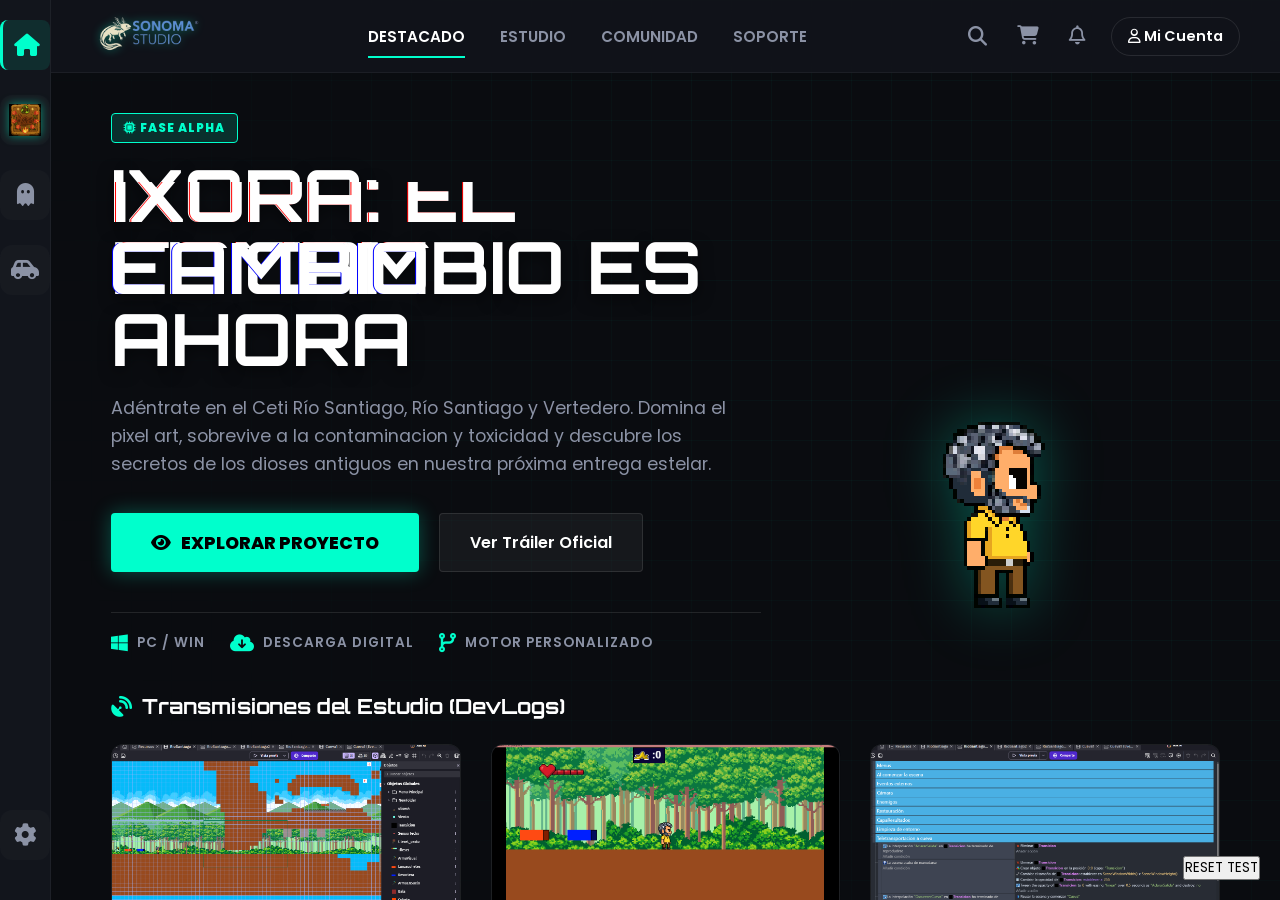
==== commit 021976fb: "Add files via upload" ====
--- a/index.html
+++ b/index.html
@@ -261,7 +261,23 @@
                         <a href="privacidad.html">Política de Privacidad</a>
                         <a href="acuerdo.html">Acuerdo de Usuario</a>
                     </div>
-
+                        <div style="margin-top: 20px; padding-top: 15px; border-top: 1px solid rgba(255,255,255,0.1); width: 100%;">
+                        <p style="color: var(--text-muted); font-size: 0.85rem; font-weight: bold; margin-bottom: 15px;">Alianzas Estratégicas y Medios</p>
+                        <div style="display: flex; gap: 20px; align-items: center; flex-wrap: wrap;">
+            
+                            <a href="https://logitech-web-three.vercel.app/" target="_blank" title="Visitar Empresa 1">
+                                <img src="imagenes/LOGO1.jpg" alt="Empresa 1" style="height: 35px; border-radius: 5px; filter: grayscale(100%); transition: filter 0.3s, transform 0.3s;" onmouseover="this.style.filter='grayscale(0%)'; this.style.transform='scale(1.1)';" onmouseout="this.style.filter='grayscale(100%)'; this.style.transform='scale(1)';">
+                            </a>
+                            
+                            <a href="https://neoo-three.vercel.app" target="_blank" title="Visitar Neoo">
+                                <img src="imagenes/LOGO2.png" alt="Empresa 2" style="height: 35px; border-radius: 5px; filter: grayscale(100%); transition: filter 0.3s, transform 0.3s;" onmouseover="this.style.filter='grayscale(0%)'; this.style.transform='scale(1.1)';" onmouseout="this.style.filter='grayscale(100%)'; this.style.transform='scale(1)';">
+                            </a>
+                            
+                            <a href="https://tusitiopronto.netlify.app" target="_blank" title="Visitar Tu Sitio Pronto">
+                                <img src="imagenes/LOGO3.jpeg" alt="Empresa 3" style="height: 35px; border-radius: 5px; filter: grayscale(100%); transition: filter 0.3s, transform 0.3s;" onmouseover="this.style.filter='grayscale(0%)'; this.style.transform='scale(1.1)';" onmouseout="this.style.filter='grayscale(100%)'; this.style.transform='scale(1)';">
+                            </a>
+                        </div>
+                    </div>
 
                     <div class="payment-methods" title="Métodos de pago aceptados" style="margin-top: 20px;">
                         <i class="fa-brands fa-cc-visa"></i>
@@ -300,8 +316,8 @@
                 </div>
                 
                 <button class="btn-mercado-pago" onclick="procederPagoMP()">
-                    <img src="https://www.mercadopago.com/org-img/MP3/home/logomp3.gif" alt="MP" style="height: 20px; vertical-align: middle; margin-right: 10px;">
-                    PROCEDER AL PAGO
+                    <i class="fa-regular fa-handshake" style="font-size: 1.3rem; vertical-align: middle; margin-right: 8px;"></i>
+                    PAGAR CON MERCADO PAGO
                 </button>
             </div>
         </div>
